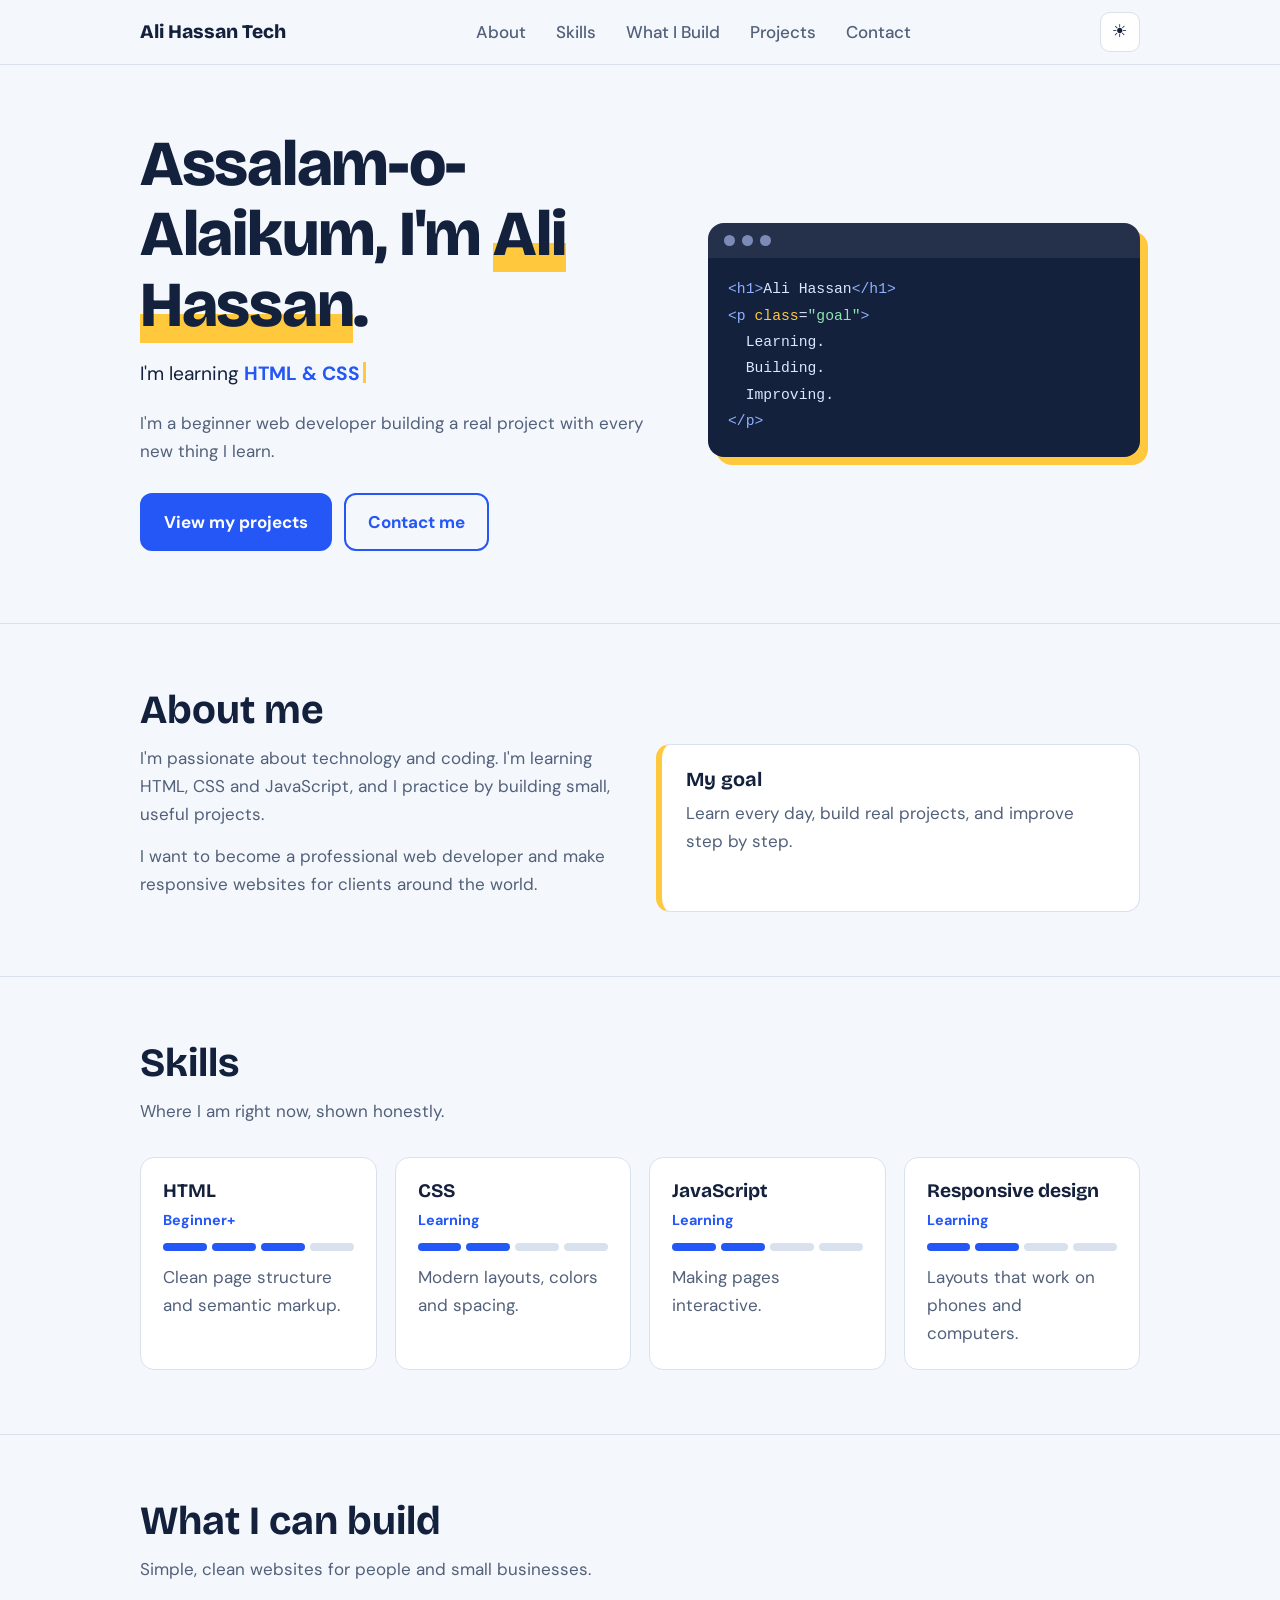
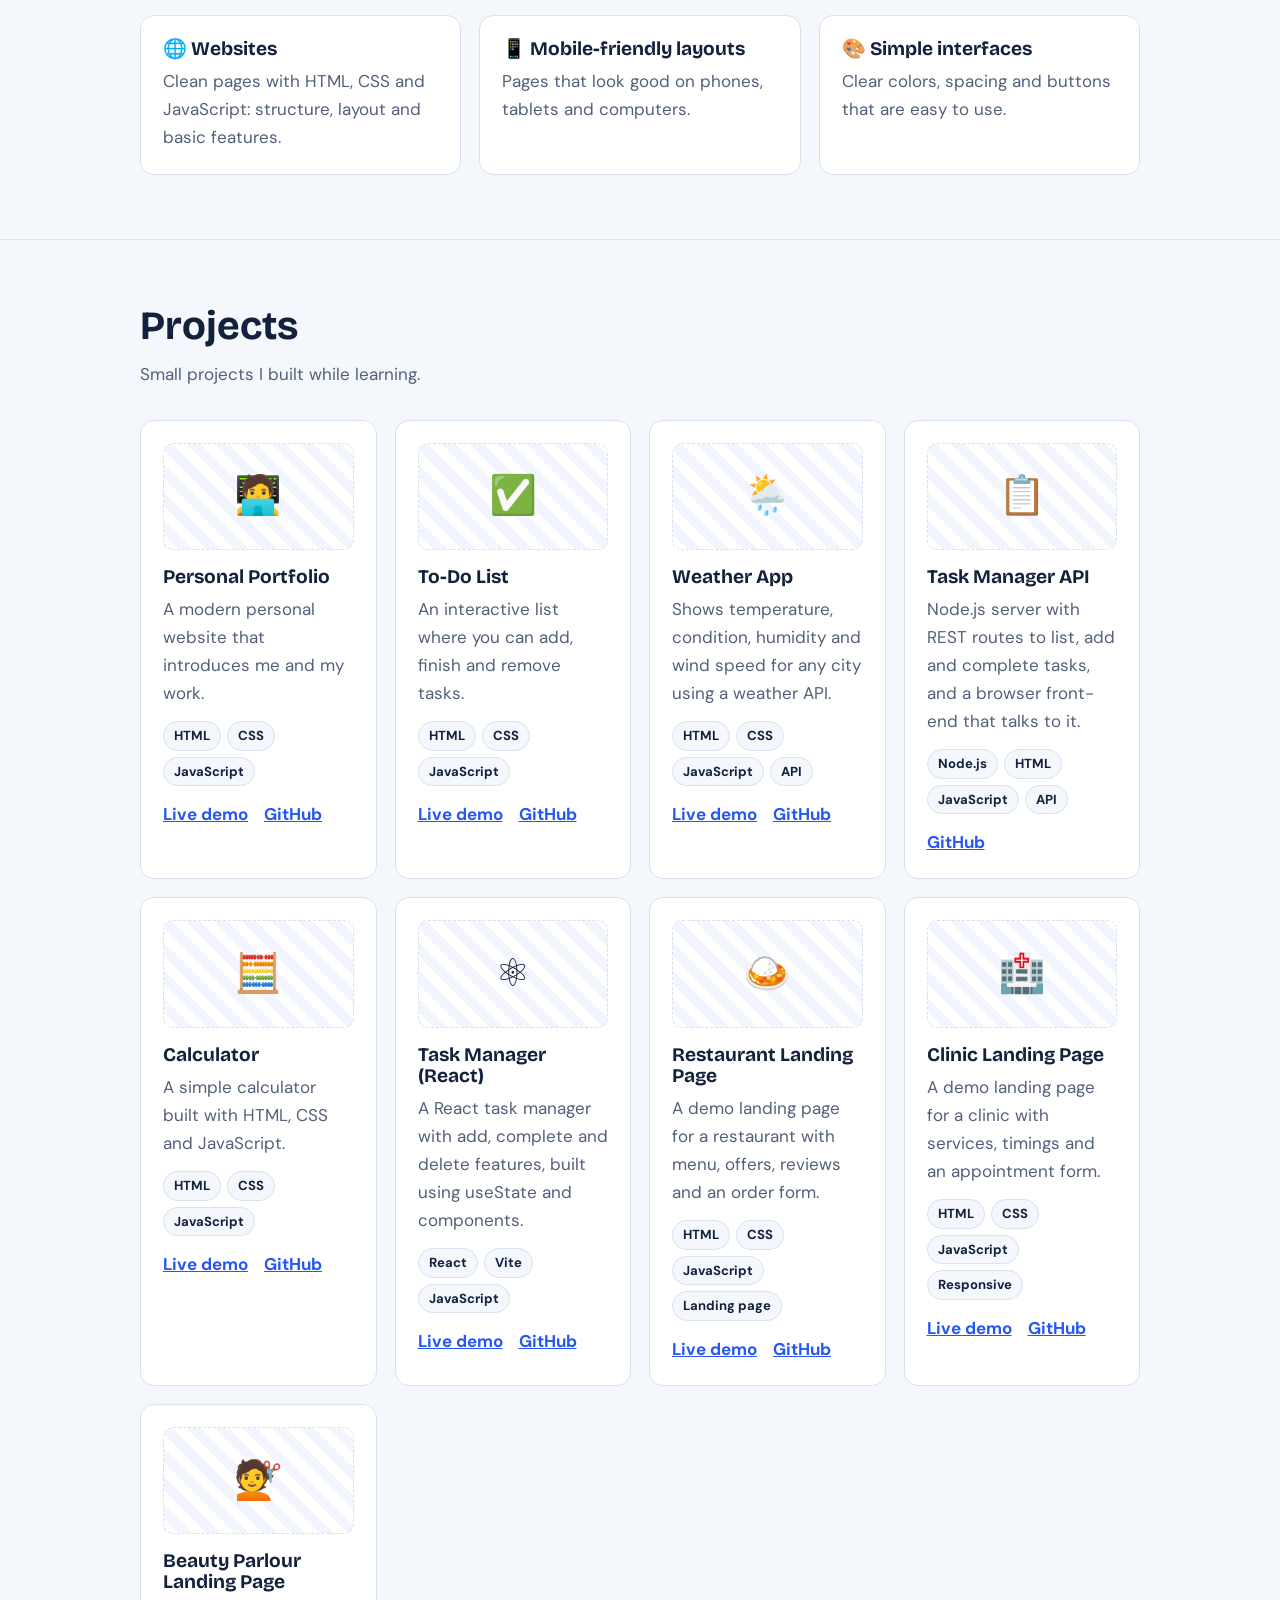
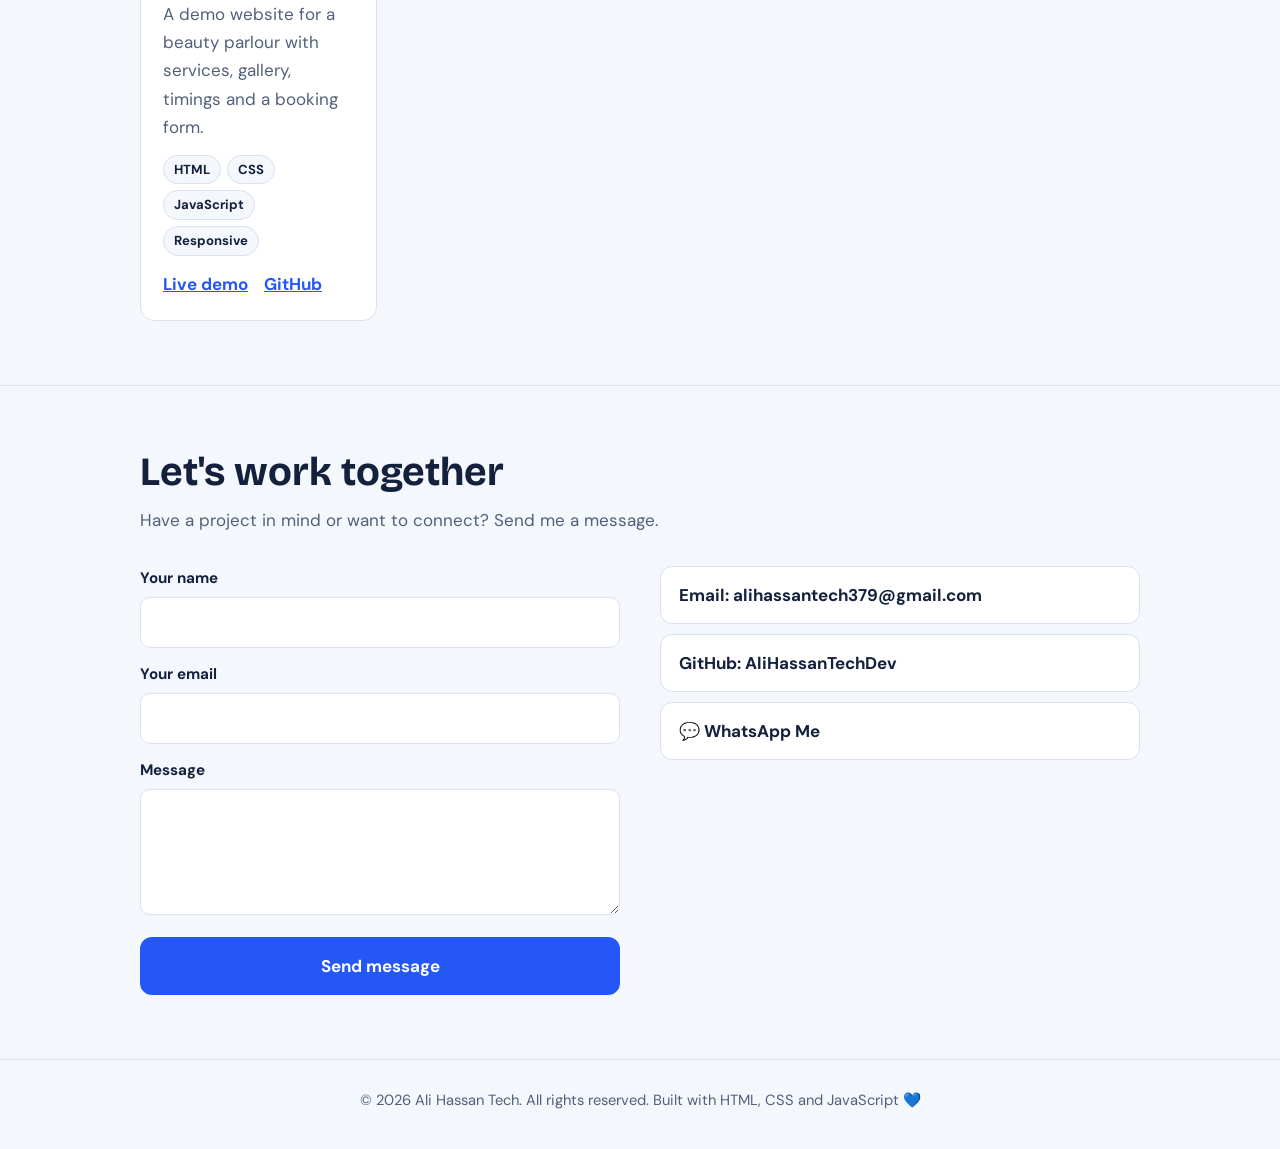
==== index.html @ 980a2f04 "Update index.html" ====
<!DOCTYPE html>
<html lang="en" data-theme="light">
<head>
  <meta charset="UTF-8">
  <meta name="viewport" content="width=device-width, initial-scale=1.0">
  <meta name="google-site-verification" content="fkMS2w0Q9aMJQd9gZnTklXgMXnlZef09tQnP1ck4gIs">

  <!-- Google Analytics -->
  <script async src="https://www.googletagmanager.com/gtag/js?id=G-DRD0WNYX33"></script>
  <script>
    window.dataLayer = window.dataLayer || [];
    function gtag(){dataLayer.push(arguments);}
    gtag('js', new Date());
    gtag('config', 'G-DRD0WNYX33');
  </script>

  <title>Ali Hassan Tech | Web Developer</title>
  <meta name="description" content="Ali Hassan Tech (alihassantechdev) is a beginner web developer building responsive websites with HTML, CSS and JavaScript. See projects and get in touch.">
  <link rel="canonical" href="https://alihassantechdev.github.io/">
  <meta name="robots" content="index, follow">
  <meta name="theme-color" content="#2457f5">

  <!-- Social share preview -->
  <meta property="og:type" content="website">
  <meta property="og:site_name" content="Ali Hassan Tech">
  <meta property="og:title" content="Ali Hassan Tech (alihassantechdev) | Web Developer">
  <meta property="og:description" content="Responsive websites with HTML, CSS and JavaScript. See my projects.">
  <meta property="og:url" content="https://alihassantechdev.github.io/">
  <meta name="twitter:card" content="summary">

  <!-- Structured data -->
  <script type="application/ld+json">
  {
    "@context": "https://schema.org",
    "@graph": [
      {
        "@type": "WebSite",
        "name": "Ali Hassan Tech",
        "alternateName": ["alihassantechdev", "Ali Hassan Tech Dev"],
        "url": "https://alihassantechdev.github.io/"
      },
      {
        "@type": "Person",
        "name": "Ali Hassan",
        "alternateName": ["Ali Hassan Tech", "alihassantechdev"],
        "url": "https://alihassantechdev.github.io/",
        "jobTitle": "Web Developer",
        "sameAs": ["https://github.com/AliHassanTechDev"]
      }
    ]
  }
  </script>
  <link rel="preconnect" href="https://fonts.googleapis.com">
  <link rel="preconnect" href="https://fonts.gstatic.com" crossorigin>
  <link href="https://fonts.googleapis.com/css2?family=Bricolage+Grotesque:wght@500;700;800&family=DM+Sans:wght@400;500;700&display=swap" rel="stylesheet">
  <style>
/* ===== Colors (light + dark) ===== */
:root{
  --bg:#f4f7fc; --surface:#ffffff; --ink:#14213d; --muted:#52607a; --line:#d9e1ef;
  --accent:#2457f5; --accent-ink:#ffffff; --hi:#ffc83d; --code:#14213d; --code-ink:#dbe6ff;
}
@media (prefers-color-scheme:dark){
  :root:not([data-theme="light"]){
    --bg:#0e1630; --surface:#17224a; --ink:#eef2ff; --muted:#a6b3d6; --line:#2a386b;
    --accent:#6c8cff; --accent-ink:#0e1630; --code:#0a1022;
  }
}
:root[data-theme="dark"]{
  --bg:#0e1630; --surface:#17224a; --ink:#eef2ff; --muted:#a6b3d6; --line:#2a386b;
  --accent:#6c8cff; --accent-ink:#0e1630; --code:#0a1022;
}

/* ===== Base ===== */
*,*::before,*::after{box-sizing:border-box}
html{scroll-behavior:smooth;scroll-padding-top:72px}
body{margin:0;background:var(--bg);color:var(--ink);font:400 17px/1.65 "DM Sans",system-ui,sans-serif}
h1,h2,h3{font-family:"Bricolage Grotesque",system-ui,sans-serif;line-height:1.1;margin:0}
a{color:inherit}
button{font:inherit;cursor:pointer}
:focus-visible{outline:3px solid var(--accent);outline-offset:3px;border-radius:6px}
.wrap{max-width:1040px;margin:0 auto;padding:0 20px}

/* ===== Header ===== */
header{position:sticky;top:0;z-index:10;background:var(--bg);border-bottom:1px solid var(--line)}
.bar{display:flex;align-items:center;justify-content:space-between;height:64px}
.logo{font-family:"Bricolage Grotesque",sans-serif;font-weight:800;font-size:1.2rem;text-decoration:none}
nav{display:flex;gap:6px;align-items:center}
nav a{text-decoration:none;padding:8px 12px;border-radius:8px;color:var(--muted);font-weight:500}
nav a:hover{color:var(--ink);background:var(--surface)}
.icon{background:var(--surface);border:1px solid var(--line);color:var(--ink);width:40px;height:40px;border-radius:10px;font-size:1.1rem}
#menu{display:none}
@media(max-width:720px){
  #menu{display:inline-block}
  nav{display:none;position:absolute;top:64px;left:0;right:0;background:var(--bg);flex-direction:column;align-items:stretch;padding:10px 20px 16px;border-bottom:1px solid var(--line)}
  nav.open{display:flex}
}

/* ===== Hero ===== */
.hero{display:grid;grid-template-columns:1.1fr .9fr;gap:40px;align-items:center;padding:64px 20px 72px}
@media(max-width:820px){.hero{grid-template-columns:1fr;padding:40px 20px 48px}}
.hero h1{font-size:clamp(2.3rem,6vw,4rem);font-weight:800;letter-spacing:-.02em}
.hero h1 mark{background:linear-gradient(transparent 62%,var(--hi) 62%);color:inherit}
.hero p{color:var(--muted);max-width:46ch;margin:18px 0 0}
.hero .typing{font-size:1.2rem;color:var(--ink);min-height:1.7em}
.hero .typing strong{color:var(--accent)}
.hero .btns{margin-top:28px}
.btns{display:flex;gap:12px;flex-wrap:wrap}
.btn{display:inline-block;text-decoration:none;font-weight:700;padding:13px 22px;border-radius:12px;border:2px solid var(--accent);background:transparent;color:var(--accent);transition:transform .15s}
.btn.main{background:var(--accent);color:var(--accent-ink)}
.btn:hover{transform:translateY(-2px)}
.cursor{display:inline-block;width:3px;height:1.1em;background:var(--hi);margin-left:3px;vertical-align:-3px;animation:blink 1s steps(2) infinite}
@keyframes blink{50%{opacity:0}}

/* ===== Code card ===== */
.editor{background:var(--code);color:var(--code-ink);border-radius:16px;overflow:hidden;box-shadow:8px 8px 0 var(--hi)}
.editor .top{display:flex;gap:7px;padding:12px 16px;background:rgba(255,255,255,.07)}
.editor .top i{width:11px;height:11px;border-radius:50%;background:#7b8bb5;display:block}
.editor pre{margin:0;padding:18px 20px 22px;font:500 .92rem/1.8 ui-monospace,Menlo,Consolas,monospace;white-space:pre-wrap}
.k{color:#ffc83d}.s{color:#8fe3b0}.t{color:#8fb0ff}

/* ===== Sections ===== */
section{padding:64px 0;border-top:1px solid var(--line)}
section h2{font-size:clamp(1.8rem,4vw,2.5rem);margin-bottom:12px}
.lead{color:var(--muted);max-width:62ch;margin:0 0 32px}
.grid{display:grid;gap:18px;grid-template-columns:repeat(auto-fit,minmax(230px,1fr))}
.card{background:var(--surface);border:1px solid var(--line);border-radius:14px;padding:22px}
.card h3{font-size:1.2rem;margin-bottom:8px}
.card p{margin:0;color:var(--muted)}

/* About */
.about{display:grid;grid-template-columns:1fr 1fr;gap:32px}
@media(max-width:820px){.about{grid-template-columns:1fr}}
.about p{margin:0 0 14px;color:var(--muted)}
.goal{background:var(--surface);border:1px solid var(--line);border-left:6px solid var(--hi);border-radius:14px;padding:24px}
.goal h3{margin-bottom:8px}
.goal p{margin:0}

/* Skills */
.lv{font-weight:700;font-size:.9rem;color:var(--accent)}
.level{display:flex;gap:5px;margin:10px 0 12px}
.level span{width:100%;height:8px;border-radius:4px;background:var(--line)}
.level span.on{background:var(--accent)}

/* Projects */
.shot{aspect-ratio:16/9;border-radius:10px;margin-bottom:16px;display:grid;place-items:center;font-size:2.4rem;border:1px dashed var(--line);background:repeating-linear-gradient(45deg,transparent 0 10px,rgba(36,87,245,.06) 10px 20px)}
.tags{display:flex;flex-wrap:wrap;gap:6px;margin:14px 0}
.tags span{font-size:.82rem;font-weight:700;padding:3px 10px;border-radius:99px;background:var(--bg);border:1px solid var(--line)}
.links{display:flex;gap:16px;font-weight:700}
.links a{color:var(--accent)}

/* Contact */
.contact{display:grid;grid-template-columns:1fr 1fr;gap:40px}
@media(max-width:820px){.contact{grid-template-columns:1fr}}
form{display:grid;gap:14px;max-width:520px}
label{font-weight:700;font-size:.95rem}
input,textarea{width:100%;font:inherit;padding:12px 14px;border-radius:10px;border:1px solid var(--line);background:var(--surface);color:var(--ink);margin-top:6px}
.ways a{display:block;padding:14px 18px;margin-bottom:10px;background:var(--surface);border:1px solid var(--line);border-radius:12px;text-decoration:none;font-weight:700;overflow-wrap:anywhere}
.ways a:hover{border-color:var(--accent)}
#note{min-height:1.4em;font-weight:700;color:var(--accent)}

/* Footer */
footer{padding:28px 0 36px;border-top:1px solid var(--line);color:var(--muted);font-size:.92rem;text-align:center}

@media(prefers-reduced-motion:reduce){
  *{animation:none!important;transition:none!important;scroll-behavior:auto!important}
}

</style>
</head>
<body>

  <!-- NAVBAR -->
  <header>
    <div class="wrap bar">
      <a class="logo" href="#top">Ali Hassan Tech</a>
      <nav id="nav" aria-label="Main">
        <a href="#about">About</a>
        <a href="#skills">Skills</a>
        <a href="#build">What I Build</a>
        <a href="#projects">Projects</a>
        <a href="#contact">Contact</a>
      </nav>
      <div>
        <button class="icon" id="theme" aria-label="Switch light or dark theme">☀️</button>
        <button class="icon" id="menu" aria-label="Open menu" aria-expanded="false">☰</button>
      </div>
    </div>
  </header>

  <main id="top">

    <!-- HERO -->
    <div class="wrap hero">
      <div>
        <h1>Assalam-o-Alaikum, I'm <mark>Ali Hassan</mark>.</h1>
        <p class="typing">I'm learning <strong id="typing-text">HTML, CSS and JavaScript</strong><span class="cursor"></span></p>
        <p>I'm a beginner web developer building a real project with every new thing I learn.</p>
        <div class="btns">
          <a class="btn main" href="#projects">View my projects</a>
          <a class="btn alt" href="#contact">Contact me</a>
        </div>
      </div>
      <div class="editor" aria-hidden="true">
        <div class="top"><i></i><i></i><i></i></div>
<pre><span class="t">&lt;h1&gt;</span>Ali Hassan<span class="t">&lt;/h1&gt;</span>
<span class="t">&lt;p</span> <span class="k">class</span>=<span class="s">"goal"</span><span class="t">&gt;</span>
  Learning.
  Building.
  Improving.
<span class="t">&lt;/p&gt;</span></pre>
      </div>
    </div>

    <!-- ABOUT -->
    <section id="about"><div class="wrap">
      <h2>About me</h2>
      <div class="about">
        <div>
          <p>I'm passionate about technology and coding. I'm learning HTML, CSS and JavaScript, and I practice by building small, useful projects.</p>
          <p>I want to become a professional web developer and make responsive websites for clients around the world.</p>
        </div>
        <div class="goal">
          <h3>My goal</h3>
          <p>Learn every day, build real projects, and improve step by step.</p>
        </div>
      </div>
    </div></section>

    <!-- SKILLS -->
    <section id="skills"><div class="wrap">
      <h2>Skills</h2>
      <p class="lead">Where I am right now, shown honestly.</p>
      <div class="grid">
        <div class="card"><h3>HTML</h3><div class="lv">Beginner+</div><div class="level"><span class="on"></span><span class="on"></span><span class="on"></span><span></span></div><p>Clean page structure and semantic markup.</p></div>
        <div class="card"><h3>CSS</h3><div class="lv">Learning</div><div class="level"><span class="on"></span><span class="on"></span><span></span><span></span></div><p>Modern layouts, colors and spacing.</p></div>
        <div class="card"><h3>JavaScript</h3><div class="lv">Learning</div><div class="level"><span class="on"></span><span class="on"></span><span></span><span></span></div><p>Making pages interactive.</p></div>
        <div class="card"><h3>Responsive design</h3><div class="lv">Learning</div><div class="level"><span class="on"></span><span class="on"></span><span></span><span></span></div><p>Layouts that work on phones and computers.</p></div>
      </div>
    </div></section>

    <!-- WHAT I BUILD -->
    <section id="build"><div class="wrap">
      <h2>What I can build</h2>
      <p class="lead">Simple, clean websites for people and small businesses.</p>
      <div class="grid">
        <div class="card"><h3>🌐 Websites</h3><p>Clean pages with HTML, CSS and JavaScript: structure, layout and basic features.</p></div>
        <div class="card"><h3>📱 Mobile-friendly layouts</h3><p>Pages that look good on phones, tablets and computers.</p></div>
        <div class="card"><h3>🎨 Simple interfaces</h3><p>Clear colors, spacing and buttons that are easy to use.</p></div>
      </div>
    </div></section>

    <!-- PROJECTS -->
    <section id="projects"><div class="wrap">
      <h2>Projects</h2>
      <p class="lead">Small projects I built while learning.</p>
      <div class="grid">
        <article class="card">
          <div class="shot" role="img" aria-label="Portfolio project">🧑‍💻</div>
          <h3>Personal Portfolio</h3>
          <p>A modern personal website that introduces me and my work.</p>
          <div class="tags"><span>HTML</span><span>CSS</span><span>JavaScript</span></div>
          <div class="links">
            <a href="https://alihassantechdev.github.io" target="_blank" rel="noopener">Live demo</a>
            <a href="https://github.com/AliHassanTechDev/AliHassanTechDev.github.io" target="_blank" rel="noopener">GitHub</a>
          </div>
        </article>
        <article class="card">
          <div class="shot" role="img" aria-label="To-Do List project">✅</div>
          <h3>To-Do List</h3>
          <p>An interactive list where you can add, finish and remove tasks.</p>
          <div class="tags"><span>HTML</span><span>CSS</span><span>JavaScript</span></div>
          <div class="links">
            <a href="Todo.html">Live demo</a>
            <a href="https://github.com/AliHassanTechDev/AliHassanTechDev.github.io/blob/main/Todo.html" target="_blank" rel="noopener">GitHub</a>
          </div>
        </article>
        <article class="card">
          <div class="shot" role="img" aria-label="Weather App project">🌦️</div>
          <h3>Weather App</h3>
          <p>Shows temperature, condition, humidity and wind speed for any city using a weather API.</p>
          <div class="tags"><span>HTML</span><span>CSS</span><span>JavaScript</span><span>API</span></div>
          <div class="links">
            <a href="Weather.html">Live demo</a>
            <a href="https://github.com/AliHassanTechDev/AliHassanTechDev.github.io/blob/main/Weather.html" target="_blank" rel="noopener">GitHub</a>
          </div>
        </article>
        <article class="card">
          <div class="shot" role="img" aria-label="Task Manager API project">📋</div>
          <h3>Task Manager API</h3>
          <p>Node.js server with REST routes to list, add and complete tasks, and a browser front-end that talks to it.</p>
          <div class="tags"><span>Node.js</span><span>HTML</span><span>JavaScript</span><span>API</span></div>
          <div class="links">
            <a href="https://github.com/AliHassanTechDev/task-manager" target="_blank" rel="noopener">GitHub</a>
          </div>
        </article>
        <article class="card">
          <div class="shot" role="img" aria-label="Calculator project">🧮</div>
          <h3>Calculator</h3>
          <p>A simple calculator built with HTML, CSS and JavaScript.</p>
          <div class="tags"><span>HTML</span><span>CSS</span><span>JavaScript</span></div>
          <div class="links">
            <a href="calculator.html" target="_blank" rel="noopener">Live demo</a>
            <a href="https://github.com/AliHassanTechDev/AliHassanTechDev.github.io/blob/main/calculator.html" target="_blank" rel="noopener">GitHub</a>
          </div>
        </article>
        <article class="card">
          <div class="shot" role="img" aria-label="Task Manager React project">⚛️</div>
          <h3>Task Manager (React)</h3>
          <p>A React task manager with add, complete and delete features, built using useState and components.</p>
          <div class="tags"><span>React</span><span>Vite</span><span>JavaScript</span></div>
          <div class="links">
            <a href="https://task-app-react-pi.vercel.app" target="_blank" rel="noopener">Live demo</a>
            <a href="https://github.com/AliHassanTechDev/task-app-react" target="_blank" rel="noopener">GitHub</a>
          </div>
        </article>
        <article class="card">
          <div class="shot" role="img" aria-label="Restaurant landing page demo">🍛</div>
          <h3>Restaurant Landing Page</h3>
          <p>A demo landing page for a restaurant with menu, offers, reviews and an order form.</p>
          <div class="tags"><span>HTML</span><span>CSS</span><span>JavaScript</span><span>Landing page</span></div>
          <div class="links">
            <a href="https://alihassantechdev.github.io/restaurant-landing-demo/" target="_blank" rel="noopener">Live demo</a>
            <a href="https://github.com/AliHassanTechDev/restaurant-landing-demo" target="_blank" rel="noopener">GitHub</a>
          </div>
        </article>
        <article class="card">
          <div class="shot" role="img" aria-label="Clinic landing page demo">🏥</div>
          <h3>Clinic Landing Page</h3>
          <p>A demo landing page for a clinic with services, timings and an appointment form.</p>
          <div class="tags"><span>HTML</span><span>CSS</span><span>JavaScript</span><span>Responsive</span></div>
          <div class="links">
            <a href="https://alihassantechdev.github.io/clinic-demo/" target="_blank" rel="noopener">Live demo</a>
            <a href="https://github.com/AliHassanTechDev/clinic-demo" target="_blank" rel="noopener">GitHub</a>
          </div>
        </article>
        <article class="card">
  <div class="shot" role="img" aria-label="Beauty parlour demo">💇</div>
  <h3>Beauty Parlour Landing Page</h3>
  <p>A demo website for a beauty parlour with services, gallery, timings and a booking form.</p>
  <div class="tags"><span>HTML</span><span>CSS</span><span>JavaScript</span><span>Responsive</span></div>
  <div class="links">
    <a href="https://alihassantechdev.github.io/beauty-demo/" target="_blank" rel="noopener">Live demo</a>
    <a href="https://github.com/AliHassanTechDev/beauty-demo" target="_blank" rel="noopener">GitHub</a>
  </div>
</article>
      </div>
    </div></section>

    <!-- CONTACT -->
    <section id="contact"><div class="wrap">
      <h2>Let's work together</h2>
      <p class="lead">Have a project in mind or want to connect? Send me a message.</p>
      <div class="contact">
        <form id="form" action="https://formspree.io/f/mbgjvyla" method="POST">
          <label>Your name<input name="name" required autocomplete="name"></label>
          <label>Your email<input type="email" name="email" required autocomplete="email"></label>
          <label>Message<textarea name="message" rows="4" required></textarea></label>
          <button class="btn main" type="submit">Send message</button>
        </form>
        <div class="ways">
          <a href="mailto:alihassantech379@gmail.com">Email: alihassantech379@gmail.com</a>
          <a href="https://github.com/AliHassanTechDev" target="_blank" rel="noopener">GitHub: AliHassanTechDev</a>
          <a href="https://wa.me/923146699063" target="_blank" rel="noopener">💬 WhatsApp Me</a>
        </div>
      </div>
    </div></section>

  </main>

  <footer>
    <div class="wrap">
      © 2026 Ali Hassan Tech. All rights reserved. Built with HTML, CSS and JavaScript 💙
    </div>
  </footer>

  <script>
// ===== Theme (light/dark, remembers your choice) =====
var root = document.documentElement;
var themeBtn = document.getElementById("theme");

function currentTheme() {
  return root.getAttribute("data-theme") || "light";
}

function applyTheme(theme) {
  root.setAttribute("data-theme", theme);
  themeBtn.textContent = theme === "dark" ? "🌙" : "☀️";
}

var startTheme = null;
try { startTheme = localStorage.getItem("theme"); } catch (e) {}
if (!startTheme) {
  startTheme = "light";
}
applyTheme(startTheme);

themeBtn.addEventListener("click", function () {
  var next = currentTheme() === "dark" ? "light" : "dark";
  applyTheme(next);
  try { localStorage.setItem("theme", next); } catch (e) {}
});

// ===== Mobile menu =====
var nav = document.getElementById("nav");
var menuBtn = document.getElementById("menu");

menuBtn.addEventListener("click", function () {
  var open = nav.classList.toggle("open");
  menuBtn.setAttribute("aria-expanded", open);
});

nav.addEventListener("click", function (e) {
  if (e.target.tagName === "A") {
    nav.classList.remove("open");
    menuBtn.setAttribute("aria-expanded", "false");
  }
});

// ===== Typing text in hero =====
var words = ["HTML & CSS", "JavaScript", "responsive websites", "web development"];
var typingEl = document.getElementById("typing-text");
var reduceMotion = window.matchMedia("(prefers-reduced-motion: reduce)").matches;
var w = 0, c = 0, deleting = false;

function type() {
  var word = words[w];
  typingEl.textContent = word.slice(0, c);
  var delay = deleting ? 45 : 90;

  if (!deleting && c === word.length) {
    deleting = true;
    delay = 1400;
  } else if (deleting && c === 0) {
    deleting = false;
    w = (w + 1) % words.length;
    delay = 400;
  } else {
    c += deleting ? -1 : 1;
  }
  setTimeout(type, delay);
}

if (typingEl && !reduceMotion) {
  type();
}

// Contact form: sent by Formspree (action in index.html), so no JS needed.

</script>
</body>
</html>
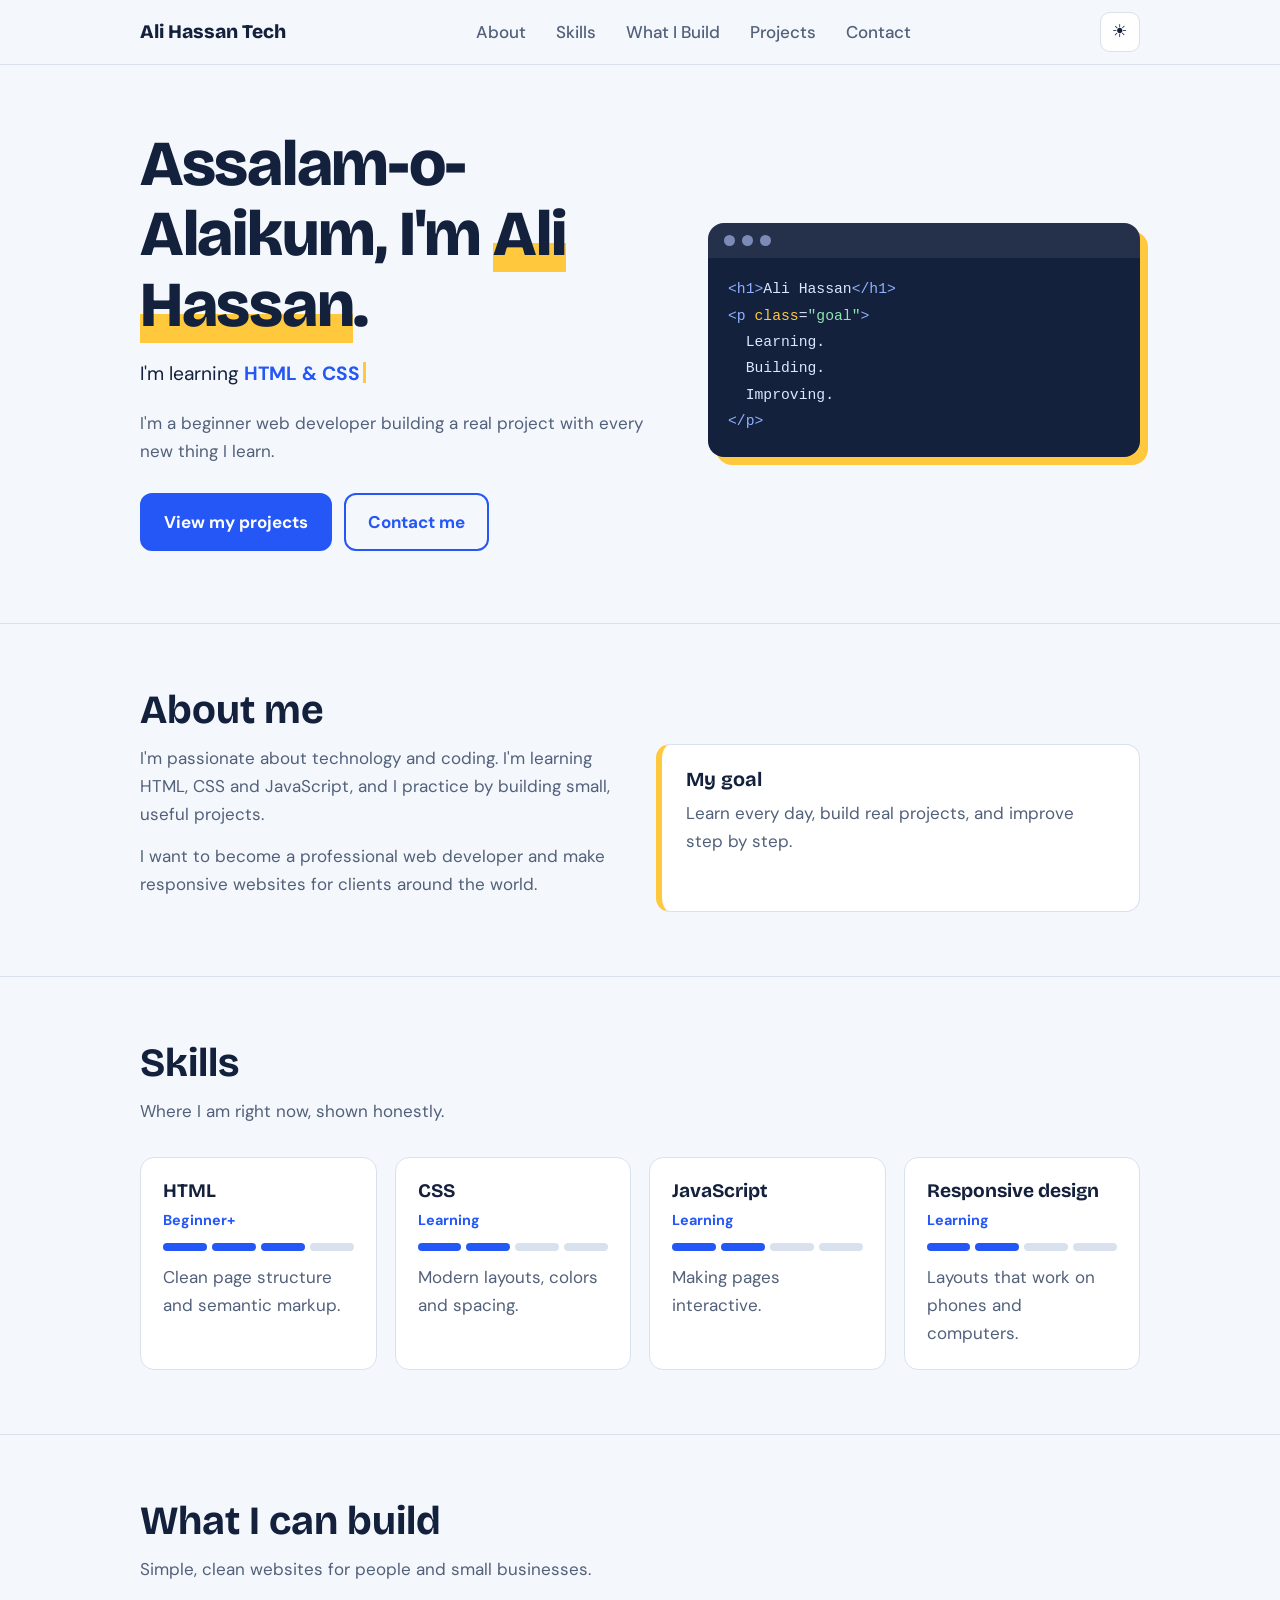
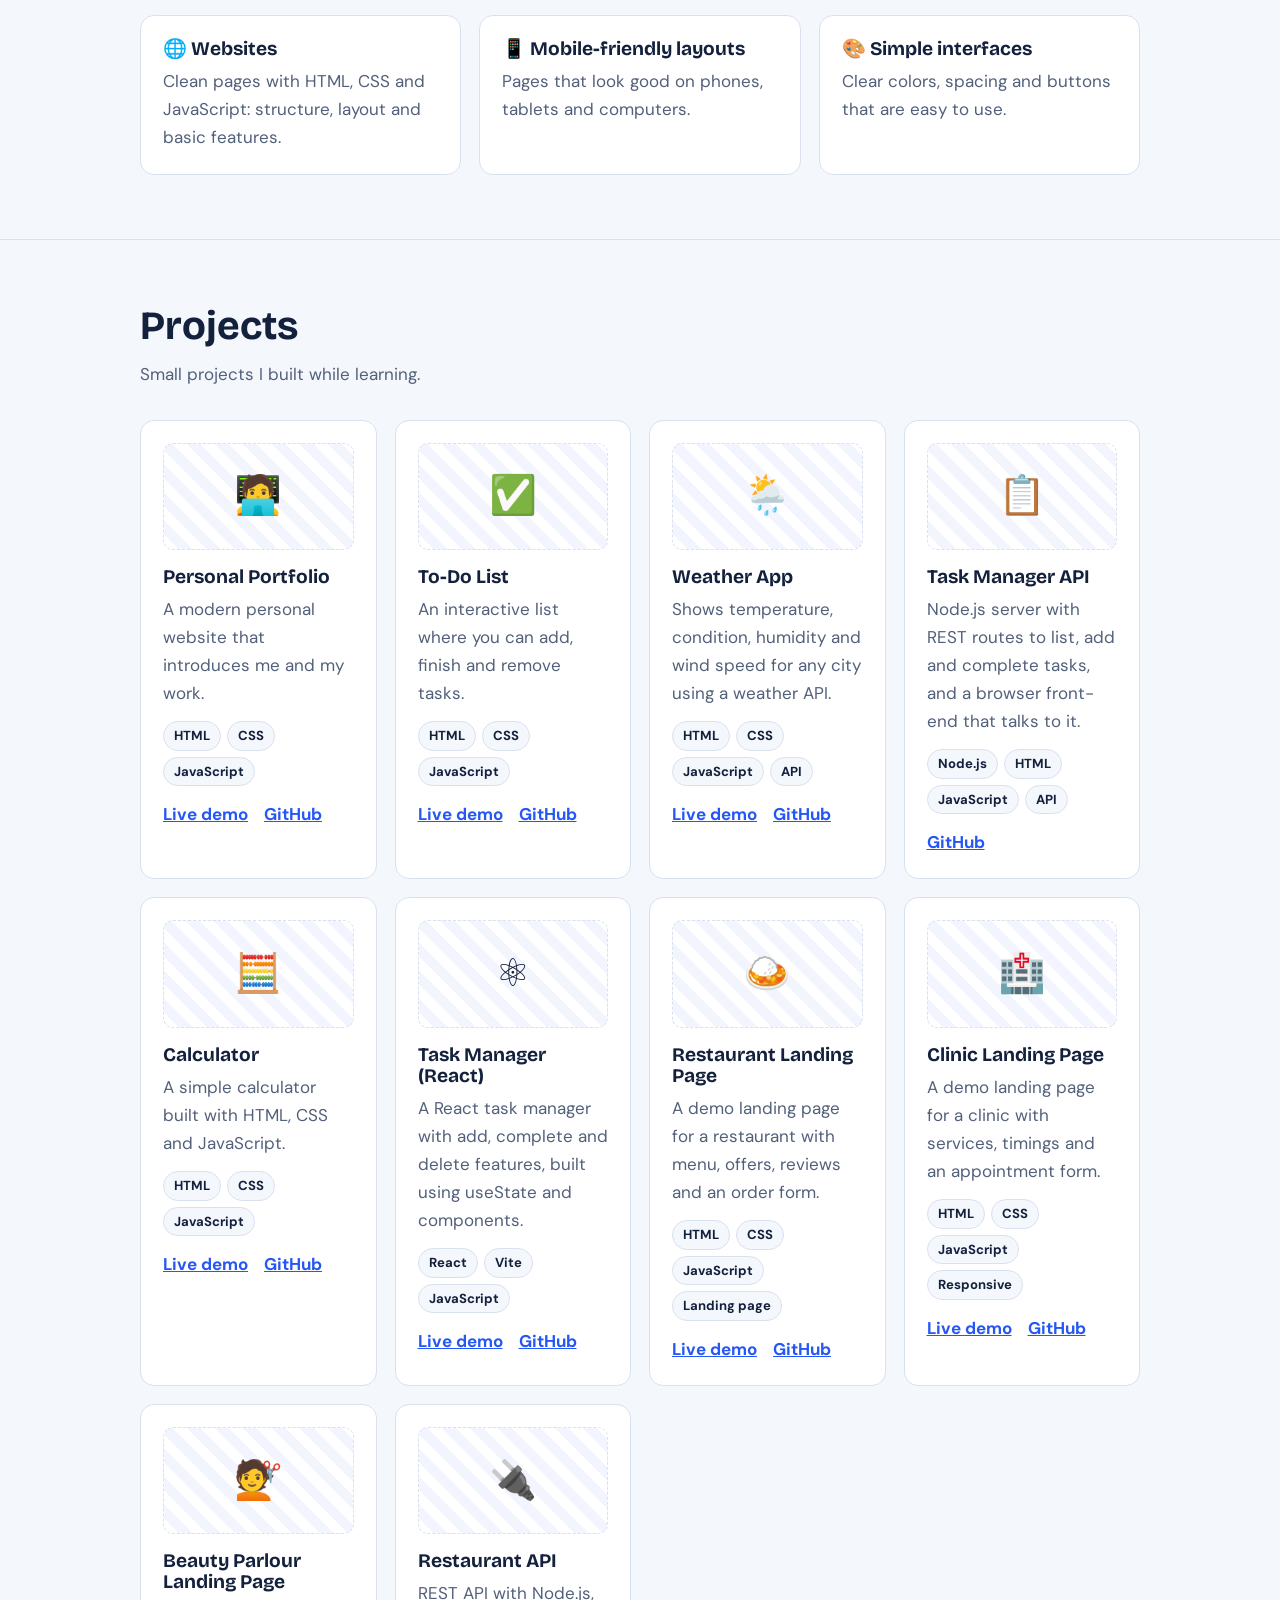
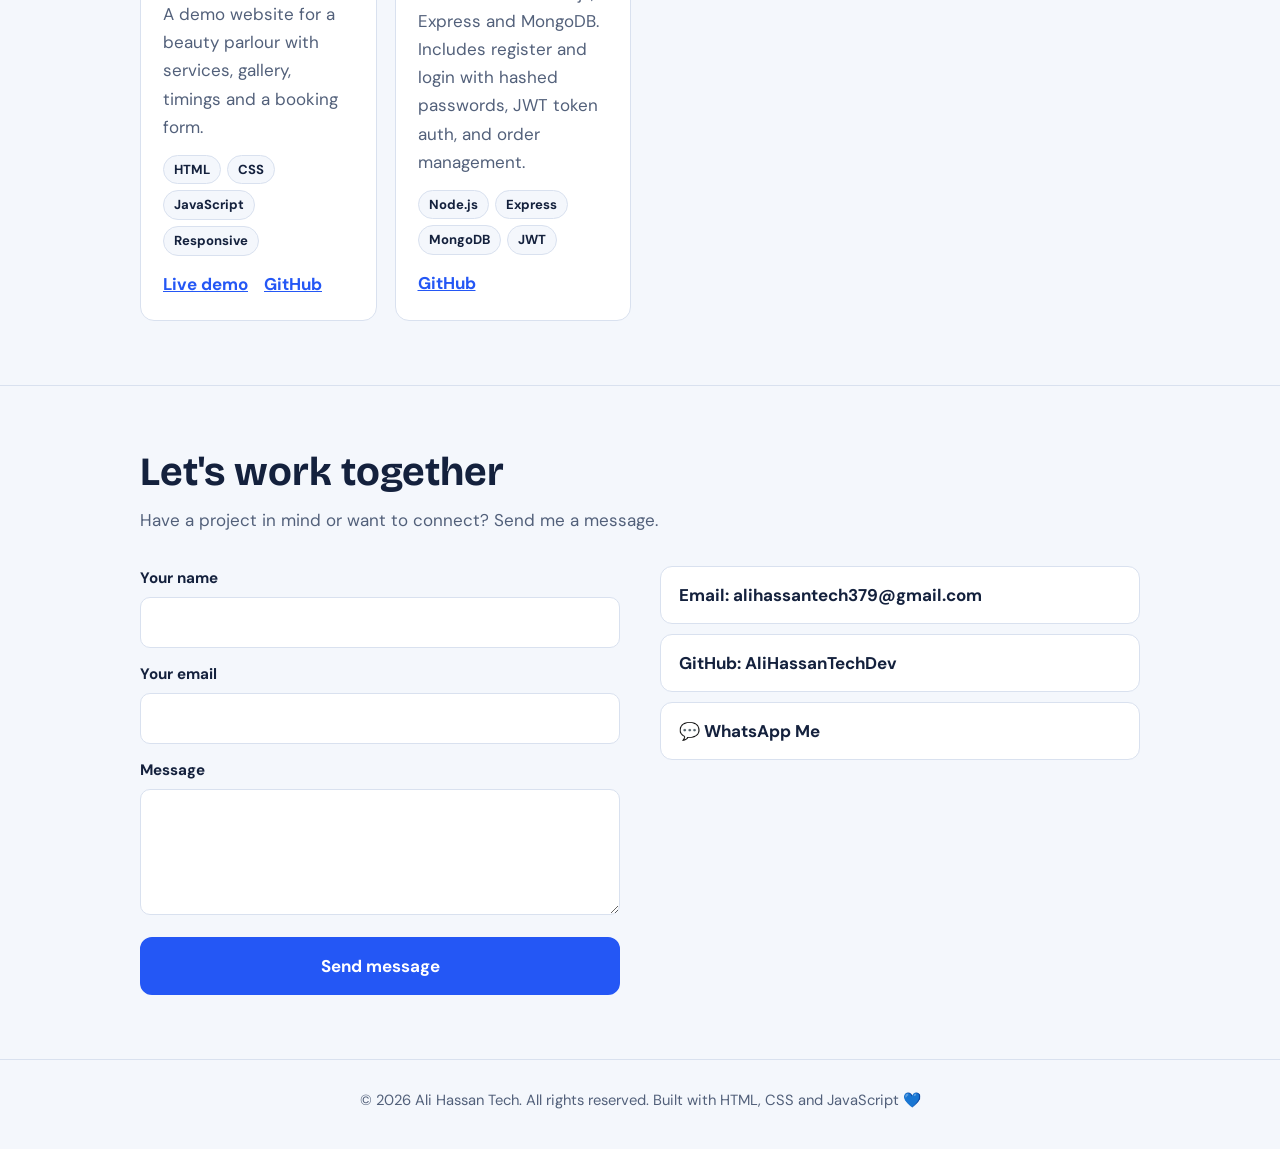
==== commit 93c1f3f3: "Update index.html" ====
--- a/index.html
+++ b/index.html
@@ -343,6 +343,15 @@
     <a href="https://github.com/AliHassanTechDev/beauty-demo" target="_blank" rel="noopener">GitHub</a>
   </div>
 </article>
+        <article class="card">
+  <div class="shot" role="img" aria-label="Restaurant API project">🔌</div>
+  <h3>Restaurant API</h3>
+  <p>REST API with Node.js, Express and MongoDB. Includes register and login with hashed passwords, JWT token auth, and order management.</p>
+  <div class="tags"><span>Node.js</span><span>Express</span><span>MongoDB</span><span>JWT</span></div>
+  <div class="links">
+    <a href="https://github.com/AliHassanTechDev/restaurant-api" target="_blank" rel="noopener">GitHub</a>
+  </div>
+</article>
       </div>
     </div></section>
 
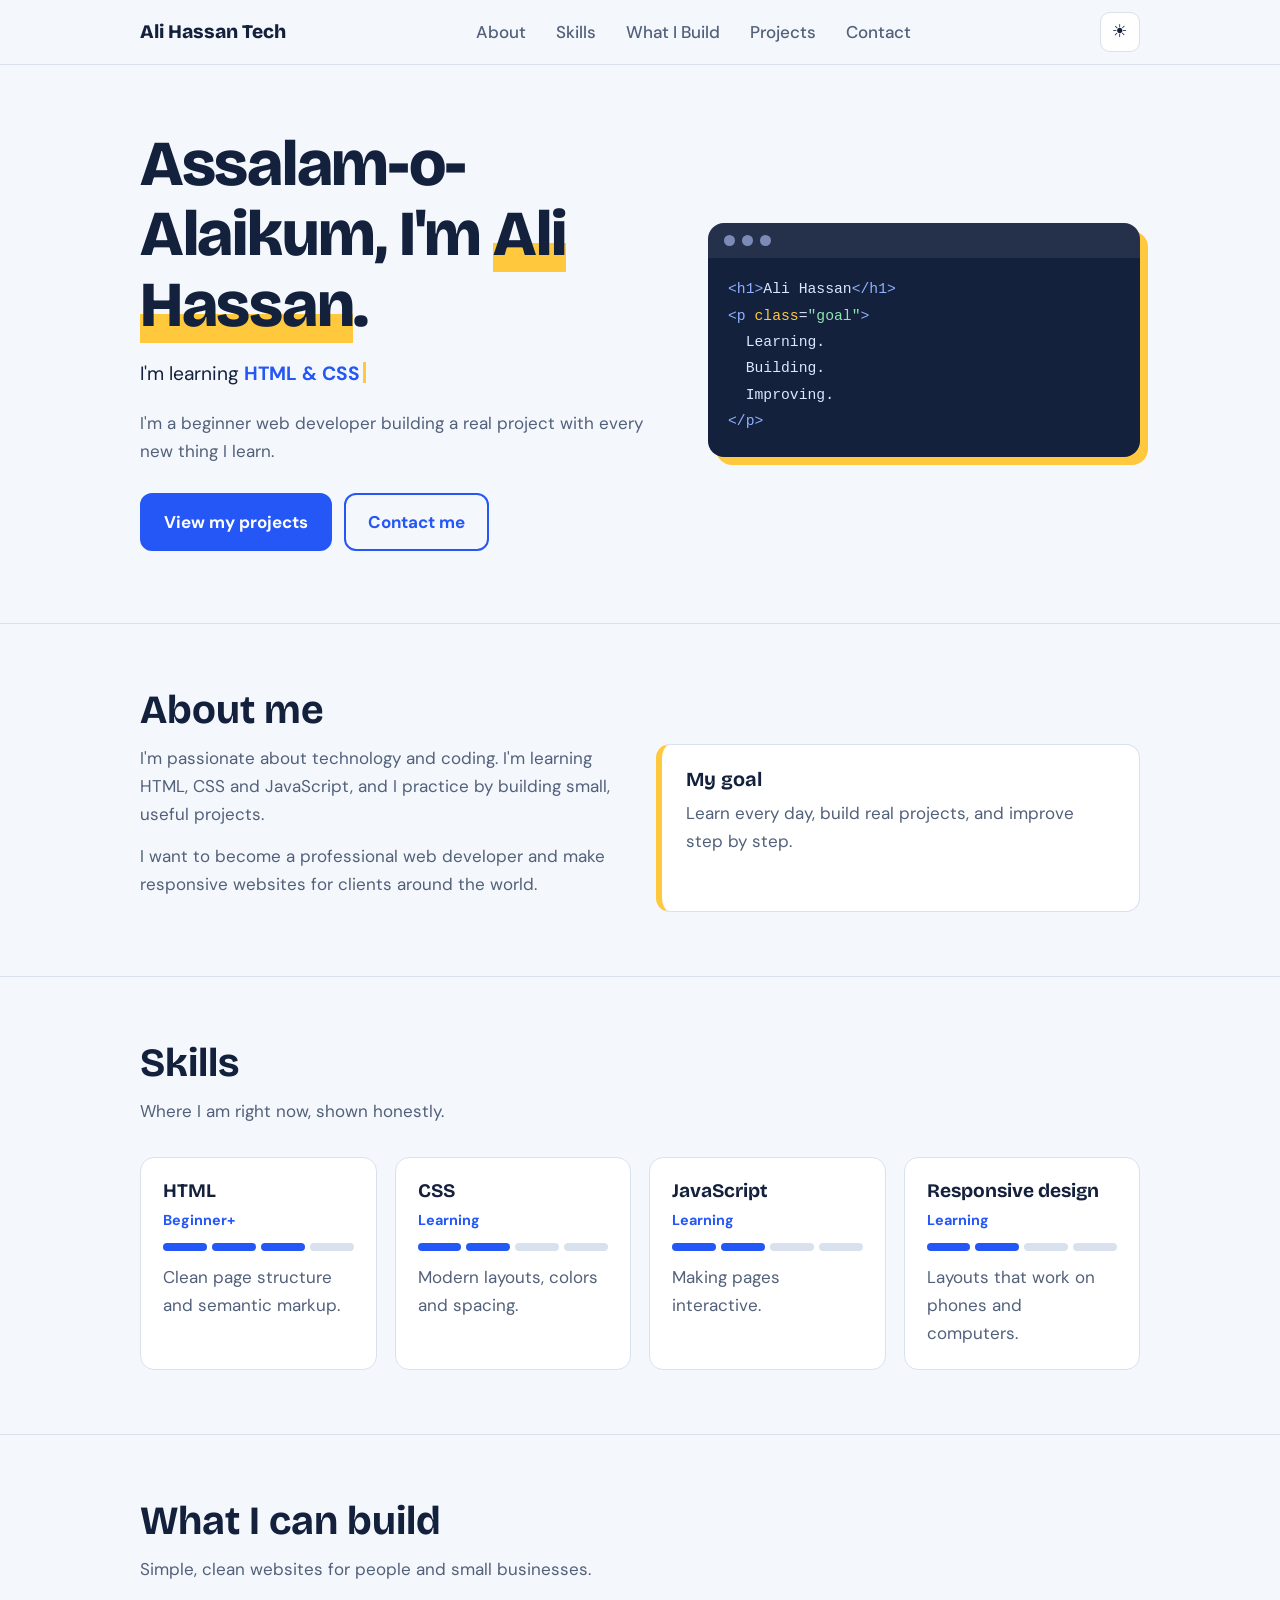
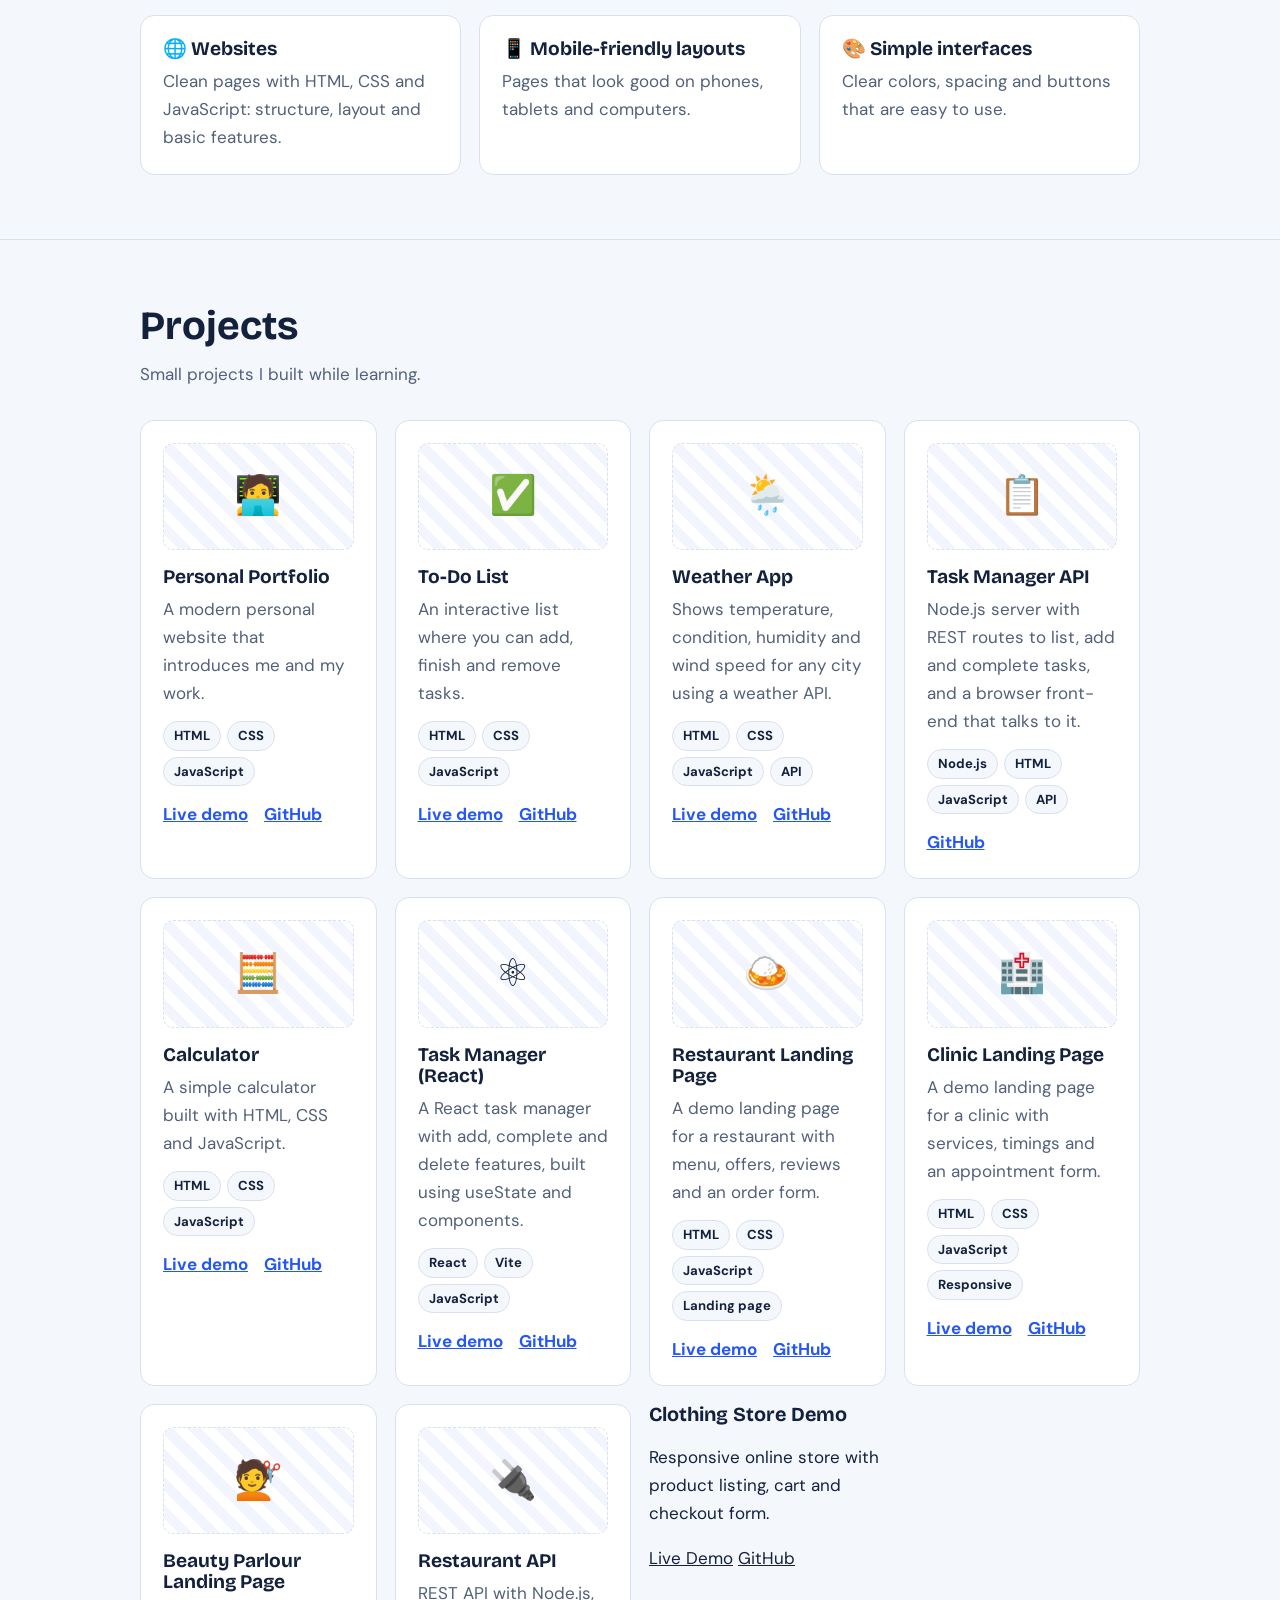
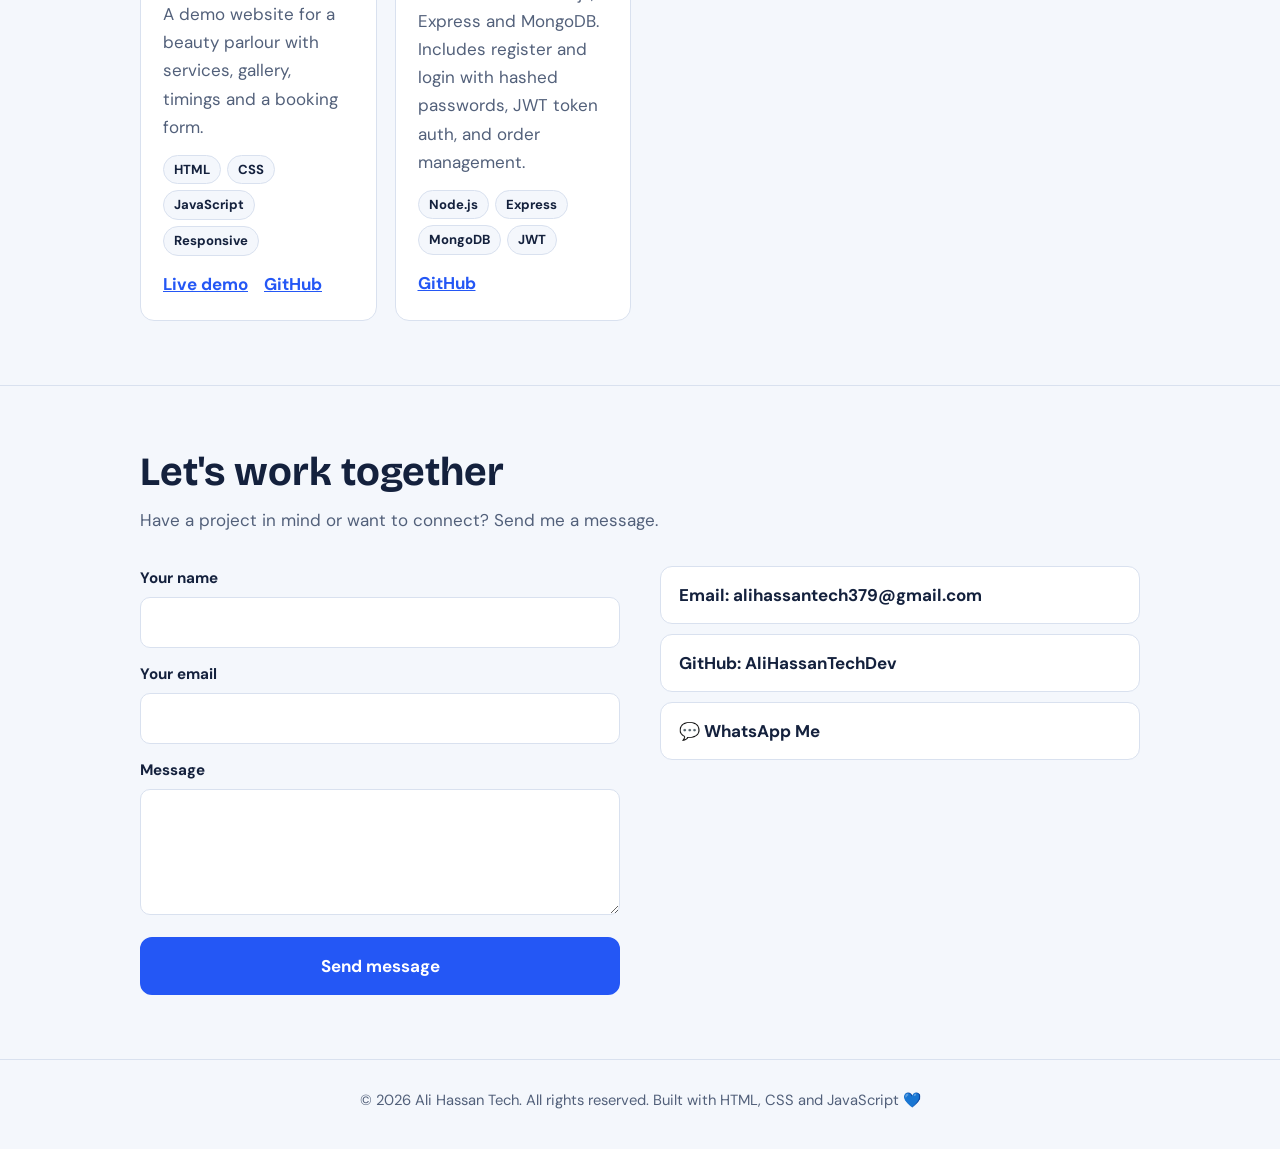
==== commit 4c505e62: "Add Clothing Store Demo project card to index.html Added project card for Clothing Store Demo with l" ====
--- a/index.html
+++ b/index.html
@@ -352,6 +352,12 @@
     <a href="https://github.com/AliHassanTechDev/restaurant-api" target="_blank" rel="noopener">GitHub</a>
   </div>
 </article>
+        <div class="project-card">
+  <h3>Clothing Store Demo</h3>
+  <p>Responsive online store with product listing, cart and checkout form.</p>
+  <a href="https://alihassantechdev.github.io/clothing-store-demo/" target="_blank">Live Demo</a>
+  <a href="https://github.com/AliHassanTechDev/clothing-store-demo" target="_blank">GitHub</a>
+</div>
       </div>
     </div></section>
 
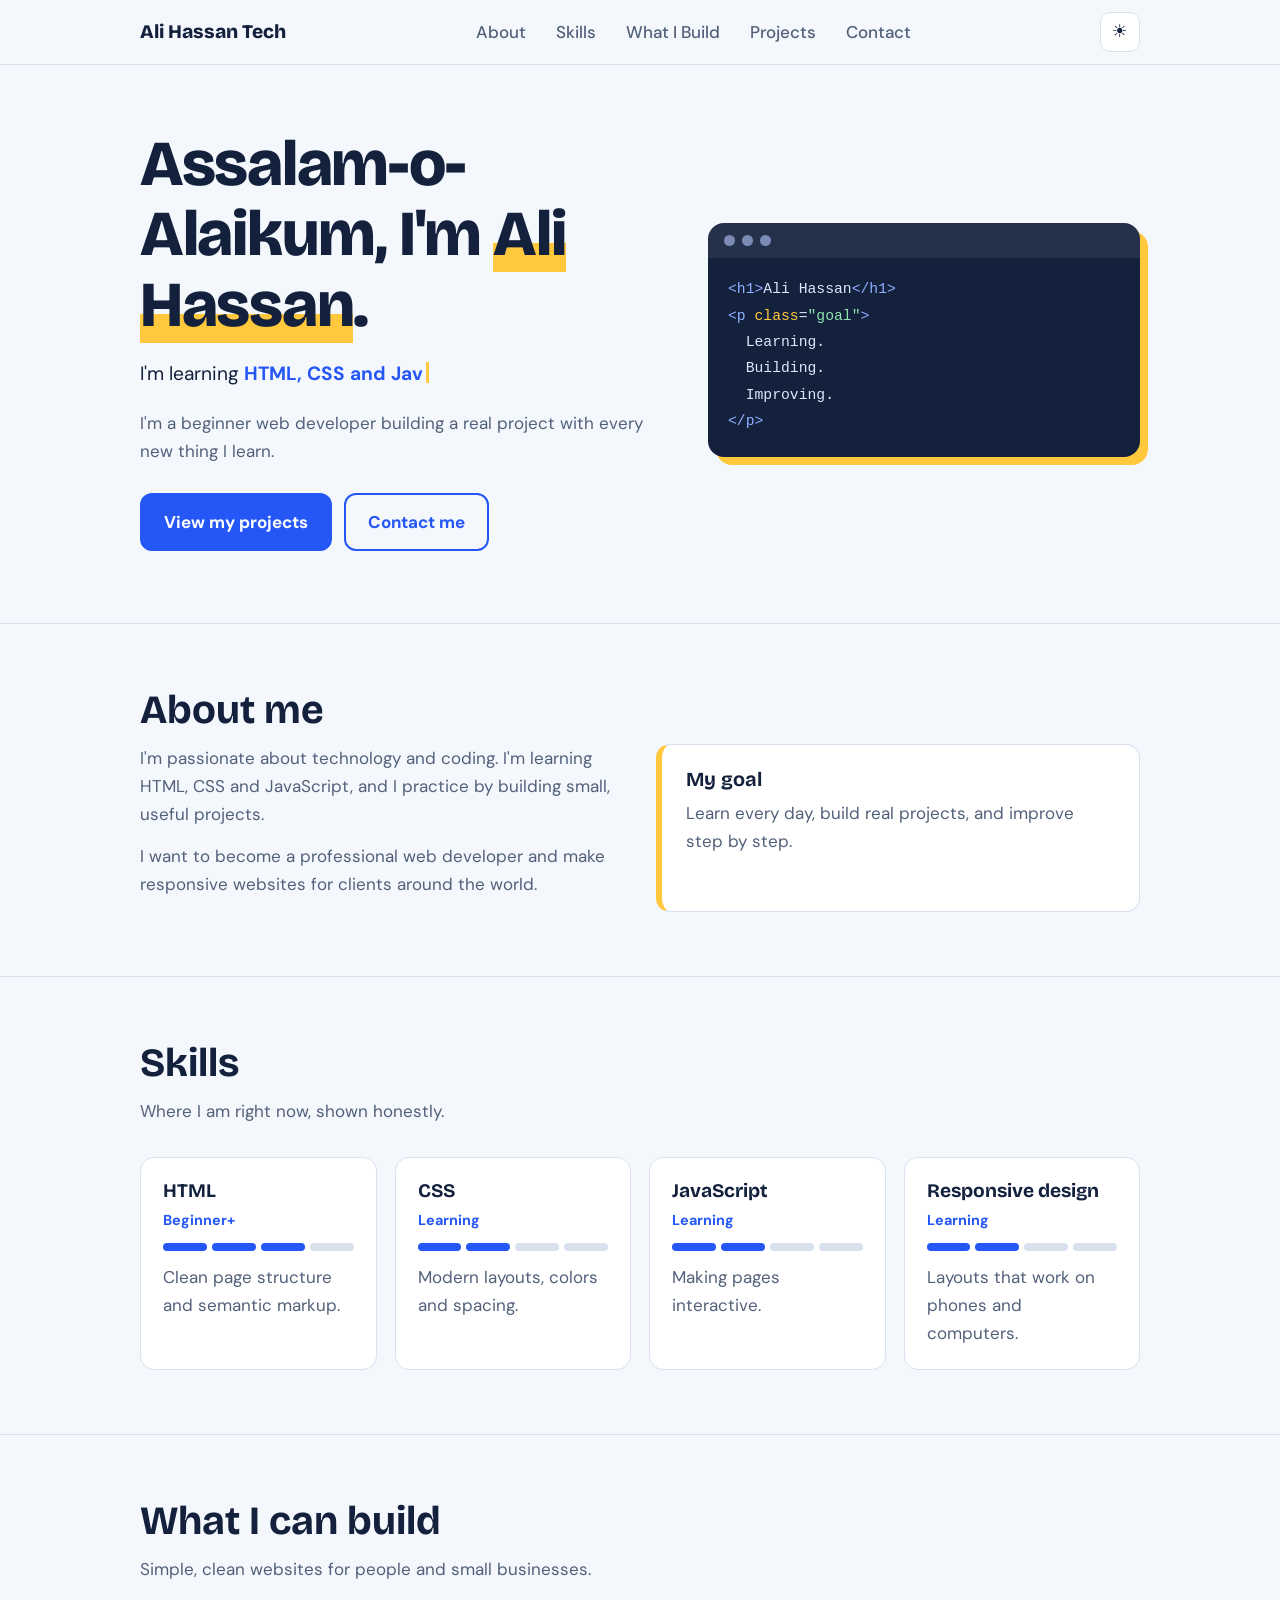
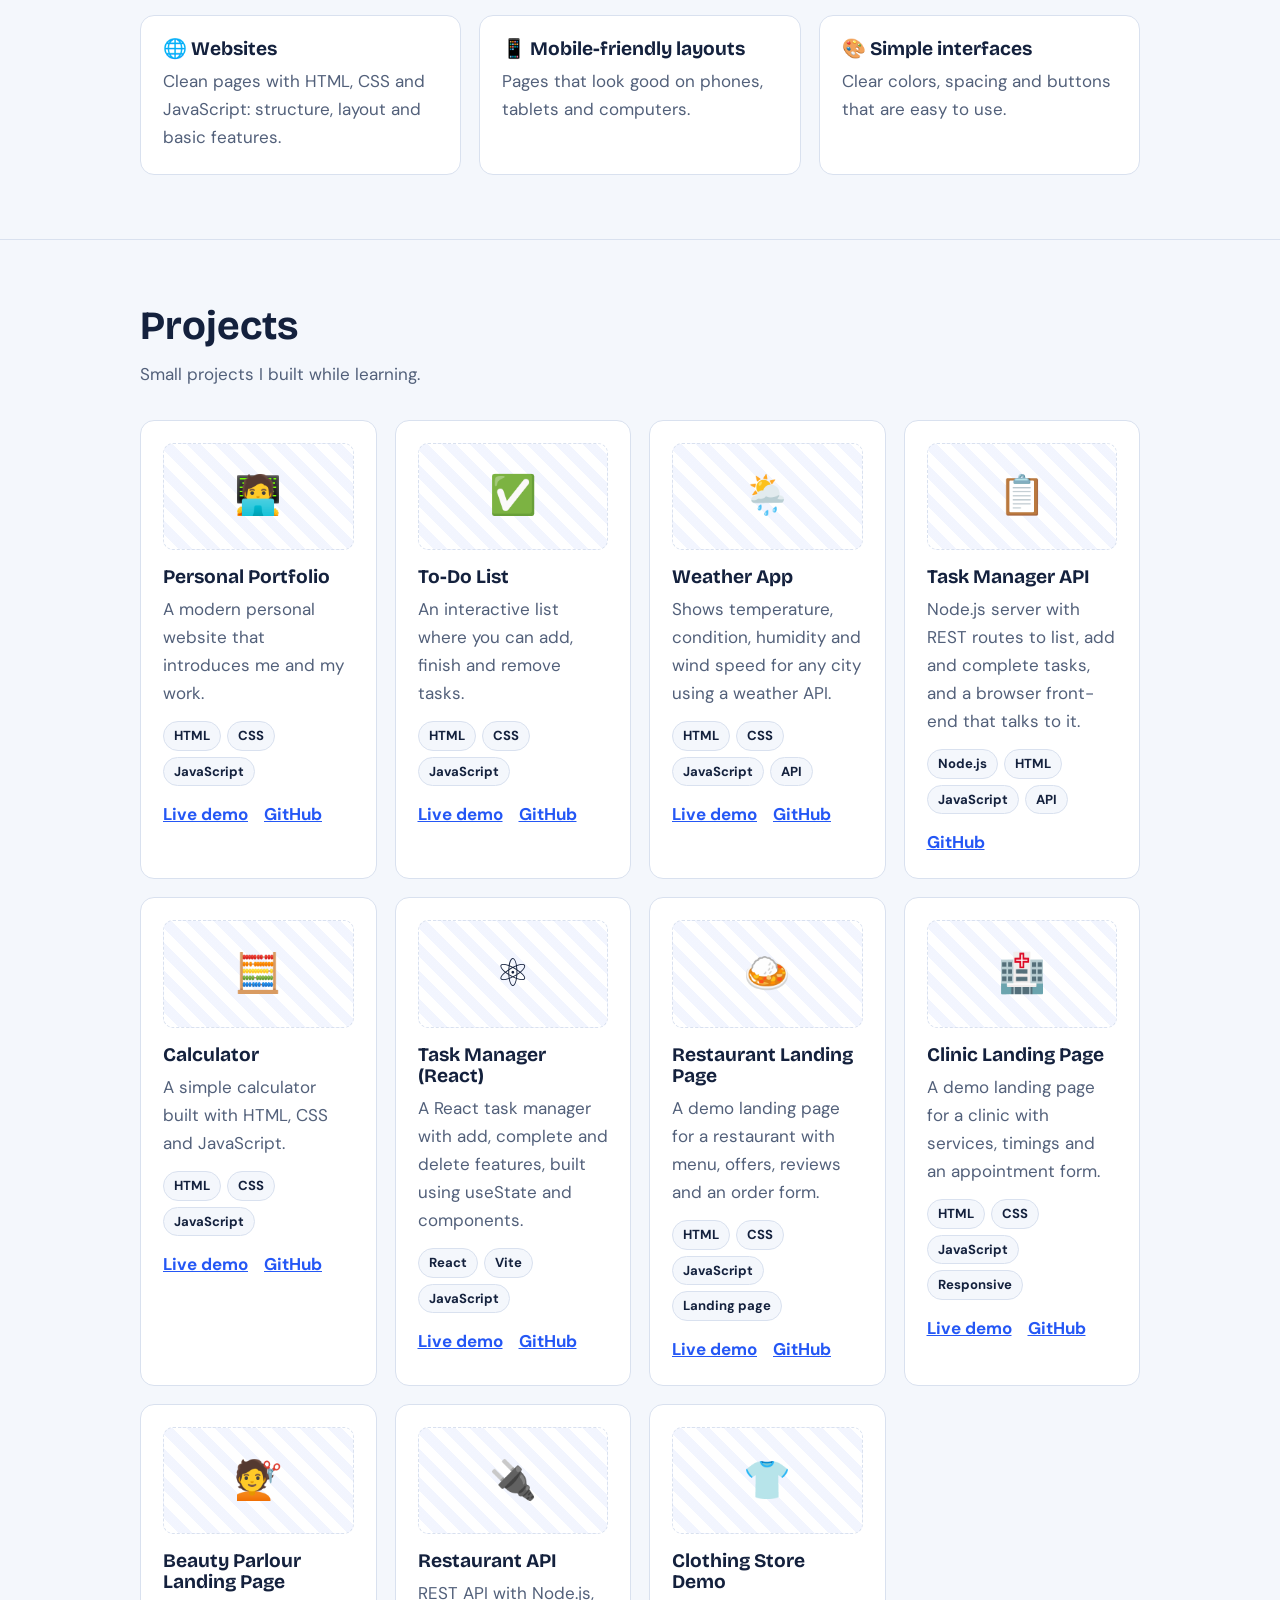
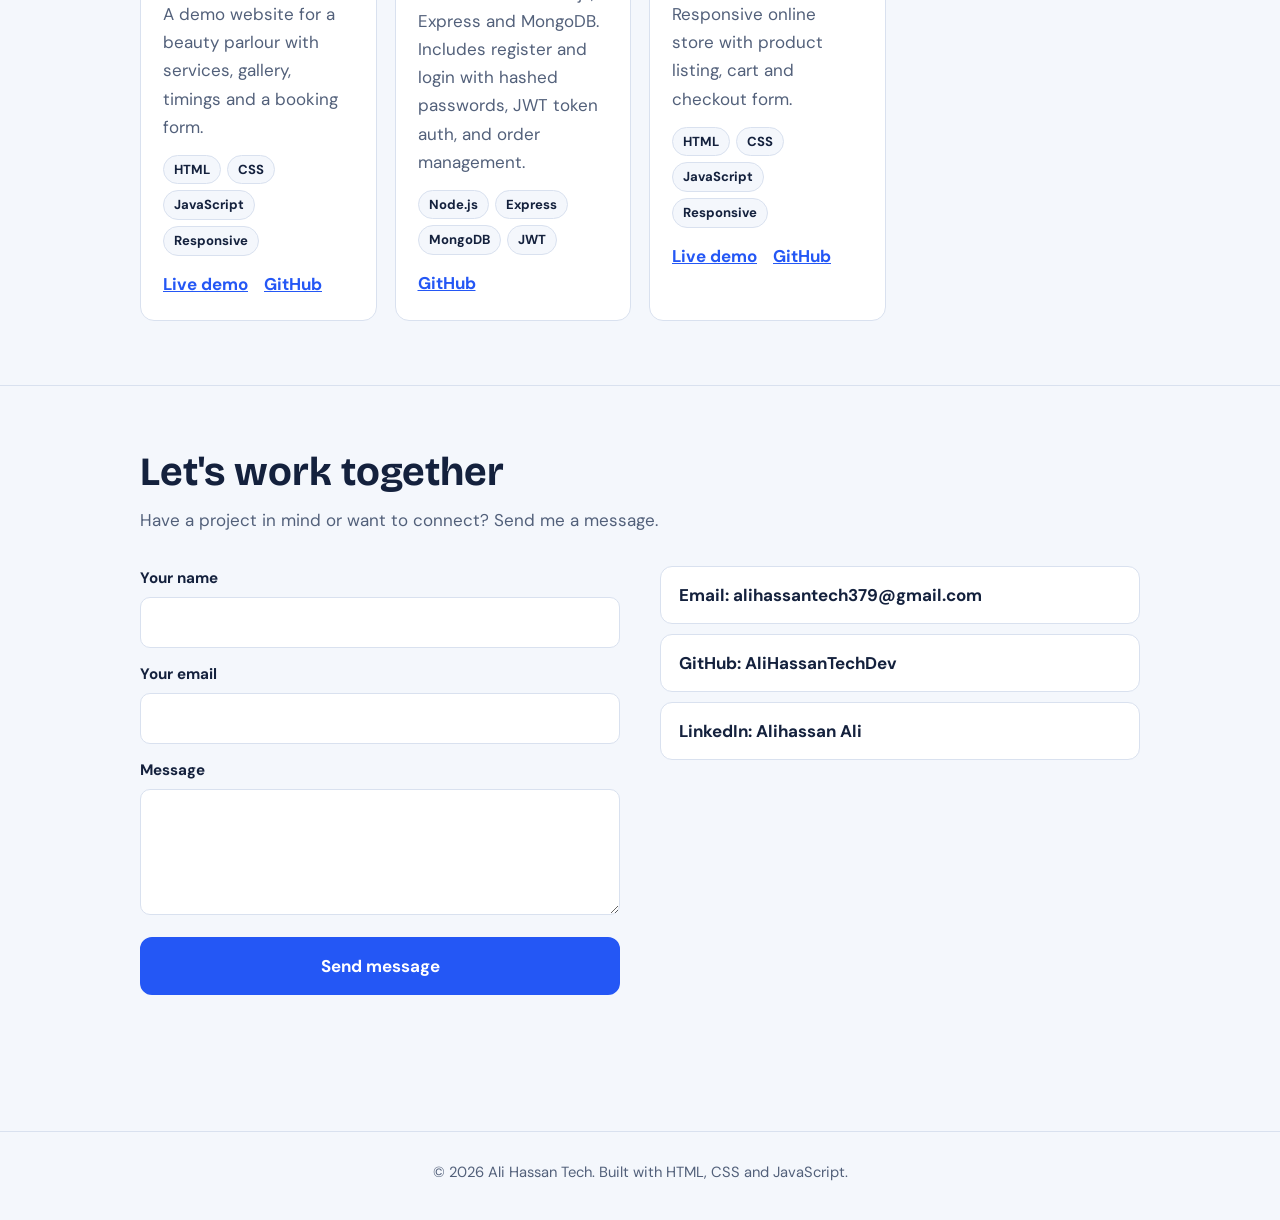
==== commit 73283e58: "Refactor HTML structure and update links" ====
--- a/index.html
+++ b/index.html
@@ -50,9 +50,11 @@
     ]
   }
   </script>
+
   <link rel="preconnect" href="https://fonts.googleapis.com">
   <link rel="preconnect" href="https://fonts.gstatic.com" crossorigin>
   <link href="https://fonts.googleapis.com/css2?family=Bricolage+Grotesque:wght@500;700;800&family=DM+Sans:wght@400;500;700&display=swap" rel="stylesheet">
+
   <style>
 /* ===== Colors (light + dark) ===== */
 :root{
@@ -164,8 +166,7 @@
 @media(prefers-reduced-motion:reduce){
   *{animation:none!important;transition:none!important;scroll-behavior:auto!important}
 }
-
-</style>
+  </style>
 </head>
 <body>
 
@@ -197,7 +198,7 @@
         <p>I'm a beginner web developer building a real project with every new thing I learn.</p>
         <div class="btns">
           <a class="btn main" href="#projects">View my projects</a>
-          <a class="btn alt" href="#contact">Contact me</a>
+          <a class="btn" href="#contact">Contact me</a>
         </div>
       </div>
       <div class="editor" aria-hidden="true">
@@ -334,30 +335,34 @@
           </div>
         </article>
         <article class="card">
-  <div class="shot" role="img" aria-label="Beauty parlour demo">💇</div>
-  <h3>Beauty Parlour Landing Page</h3>
-  <p>A demo website for a beauty parlour with services, gallery, timings and a booking form.</p>
-  <div class="tags"><span>HTML</span><span>CSS</span><span>JavaScript</span><span>Responsive</span></div>
-  <div class="links">
-    <a href="https://alihassantechdev.github.io/beauty-demo/" target="_blank" rel="noopener">Live demo</a>
-    <a href="https://github.com/AliHassanTechDev/beauty-demo" target="_blank" rel="noopener">GitHub</a>
-  </div>
-</article>
-        <article class="card">
-  <div class="shot" role="img" aria-label="Restaurant API project">🔌</div>
-  <h3>Restaurant API</h3>
-  <p>REST API with Node.js, Express and MongoDB. Includes register and login with hashed passwords, JWT token auth, and order management.</p>
-  <div class="tags"><span>Node.js</span><span>Express</span><span>MongoDB</span><span>JWT</span></div>
-  <div class="links">
-    <a href="https://github.com/AliHassanTechDev/restaurant-api" target="_blank" rel="noopener">GitHub</a>
-  </div>
-</article>
-        <div class="project-card">
-  <h3>Clothing Store Demo</h3>
-  <p>Responsive online store with product listing, cart and checkout form.</p>
-  <a href="https://alihassantechdev.github.io/clothing-store-demo/" target="_blank">Live Demo</a>
-  <a href="https://github.com/AliHassanTechDev/clothing-store-demo" target="_blank">GitHub</a>
-</div>
+          <div class="shot" role="img" aria-label="Beauty parlour demo">💇</div>
+          <h3>Beauty Parlour Landing Page</h3>
+          <p>A demo website for a beauty parlour with services, gallery, timings and a booking form.</p>
+          <div class="tags"><span>HTML</span><span>CSS</span><span>JavaScript</span><span>Responsive</span></div>
+          <div class="links">
+            <a href="https://alihassantechdev.github.io/beauty-demo/" target="_blank" rel="noopener">Live demo</a>
+            <a href="https://github.com/AliHassanTechDev/beauty-demo" target="_blank" rel="noopener">GitHub</a>
+          </div>
+        </article>
+        <article class="card">
+          <div class="shot" role="img" aria-label="Restaurant API project">🔌</div>
+          <h3>Restaurant API</h3>
+          <p>REST API with Node.js, Express and MongoDB. Includes register and login with hashed passwords, JWT token auth, and order management.</p>
+          <div class="tags"><span>Node.js</span><span>Express</span><span>MongoDB</span><span>JWT</span></div>
+          <div class="links">
+            <a href="https://github.com/AliHassanTechDev/restaurant-api" target="_blank" rel="noopener">GitHub</a>
+          </div>
+        </article>
+        <article class="card">
+          <div class="shot" role="img" aria-label="Clothing store demo">👕</div>
+          <h3>Clothing Store Demo</h3>
+          <p>Responsive online store with product listing, cart and checkout form.</p>
+          <div class="tags"><span>HTML</span><span>CSS</span><span>JavaScript</span><span>Responsive</span></div>
+          <div class="links">
+            <a href="https://alihassantechdev.github.io/clothing-store-demo/" target="_blank" rel="noopener">Live demo</a>
+            <a href="https://github.com/AliHassanTechDev/clothing-store-demo" target="_blank" rel="noopener">GitHub</a>
+          </div>
+        </article>
       </div>
     </div></section>
 
@@ -371,11 +376,12 @@
           <label>Your email<input type="email" name="email" required autocomplete="email"></label>
           <label>Message<textarea name="message" rows="4" required></textarea></label>
           <button class="btn main" type="submit">Send message</button>
+          <p id="note"></p>
         </form>
         <div class="ways">
           <a href="mailto:alihassantech379@gmail.com">Email: alihassantech379@gmail.com</a>
           <a href="https://github.com/AliHassanTechDev" target="_blank" rel="noopener">GitHub: AliHassanTechDev</a>
-          <a href="https://wa.me/923146699063" target="_blank" rel="noopener">💬 WhatsApp Me</a>
+          <a href="https://www.linkedin.com/in/alihassan-ali-843782423/" target="_blank" rel="noopener">LinkedIn: Alihassan Ali</a>
         </div>
       </div>
     </div></section>
@@ -383,84 +389,66 @@
   </main>
 
   <footer>
-    <div class="wrap">
-      © 2026 Ali Hassan Tech. All rights reserved. Built with HTML, CSS and JavaScript 💙
-    </div>
+    <div class="wrap">© 2026 Ali Hassan Tech. Built with HTML, CSS and JavaScript.</div>
   </footer>
 
   <script>
-// ===== Theme (light/dark, remembers your choice) =====
-var root = document.documentElement;
-var themeBtn = document.getElementById("theme");
-
-function currentTheme() {
-  return root.getAttribute("data-theme") || "light";
-}
-
-function applyTheme(theme) {
-  root.setAttribute("data-theme", theme);
-  themeBtn.textContent = theme === "dark" ? "🌙" : "☀️";
-}
-
-var startTheme = null;
-try { startTheme = localStorage.getItem("theme"); } catch (e) {}
-if (!startTheme) {
-  startTheme = "light";
-}
-applyTheme(startTheme);
-
-themeBtn.addEventListener("click", function () {
-  var next = currentTheme() === "dark" ? "light" : "dark";
-  applyTheme(next);
-  try { localStorage.setItem("theme", next); } catch (e) {}
-});
-
-// ===== Mobile menu =====
-var nav = document.getElementById("nav");
-var menuBtn = document.getElementById("menu");
-
-menuBtn.addEventListener("click", function () {
-  var open = nav.classList.toggle("open");
-  menuBtn.setAttribute("aria-expanded", open);
-});
-
-nav.addEventListener("click", function (e) {
-  if (e.target.tagName === "A") {
-    nav.classList.remove("open");
-    menuBtn.setAttribute("aria-expanded", "false");
-  }
-});
-
-// ===== Typing text in hero =====
-var words = ["HTML & CSS", "JavaScript", "responsive websites", "web development"];
-var typingEl = document.getElementById("typing-text");
-var reduceMotion = window.matchMedia("(prefers-reduced-motion: reduce)").matches;
-var w = 0, c = 0, deleting = false;
-
-function type() {
-  var word = words[w];
-  typingEl.textContent = word.slice(0, c);
-  var delay = deleting ? 45 : 90;
-
-  if (!deleting && c === word.length) {
-    deleting = true;
-    delay = 1400;
-  } else if (deleting && c === 0) {
-    deleting = false;
-    w = (w + 1) % words.length;
-    delay = 400;
-  } else {
-    c += deleting ? -1 : 1;
-  }
-  setTimeout(type, delay);
-}
-
-if (typingEl && !reduceMotion) {
-  type();
-}
-
-// Contact form: sent by Formspree (action in index.html), so no JS needed.
-
-</script>
+    // Theme toggle
+    const themeBtn = document.getElementById("theme");
+    themeBtn.addEventListener("click", () => {
+      const root = document.documentElement;
+      const isDark = root.getAttribute("data-theme") === "dark";
+      root.setAttribute("data-theme", isDark ? "light" : "dark");
+      themeBtn.textContent = isDark ? "☀️" : "🌙";
+    });
+
+    // Mobile menu
+    const menuBtn = document.getElementById("menu");
+    const nav = document.getElementById("nav");
+    menuBtn.addEventListener("click", () => {
+      const open = nav.classList.toggle("open");
+      menuBtn.setAttribute("aria-expanded", open);
+    });
+    nav.querySelectorAll("a").forEach(link => {
+      link.addEventListener("click", () => nav.classList.remove("open"));
+    });
+
+    // Typing effect
+    const words = ["HTML, CSS and JavaScript", "Responsive design", "React and Node.js"];
+    const typingEl = document.getElementById("typing-text");
+    let wordIndex = 0, charIndex = 0, deleting = false;
+    function type() {
+      const word = words[wordIndex];
+      typingEl.textContent = deleting ? word.substring(0, charIndex--) : word.substring(0, charIndex++);
+      let delay = deleting ? 50 : 90;
+      if (!deleting && charIndex > word.length) { deleting = true; delay = 1400; }
+      if (deleting && charIndex < 0) { deleting = false; wordIndex = (wordIndex + 1) % words.length; charIndex = 0; delay = 300; }
+      setTimeout(type, delay);
+    }
+    type();
+
+    // Contact form (Formspree)
+    const form = document.getElementById("form");
+    const note = document.getElementById("note");
+    form.addEventListener("submit", async (e) => {
+      e.preventDefault();
+      note.textContent = "Sending...";
+      try {
+        const res = await fetch(form.action, {
+          method: "POST",
+          body: new FormData(form),
+          headers: { Accept: "application/json" }
+        });
+        if (res.ok) {
+          note.textContent = "Shukriya! Aap ka message mil gaya.";
+          form.reset();
+        } else {
+          note.textContent = "Kuch masla aaya. Email par try karein.";
+        }
+      } catch {
+        note.textContent = "Internet check karein aur dobara try karein.";
+      }
+    });
+  </script>
 </body>
 </html>
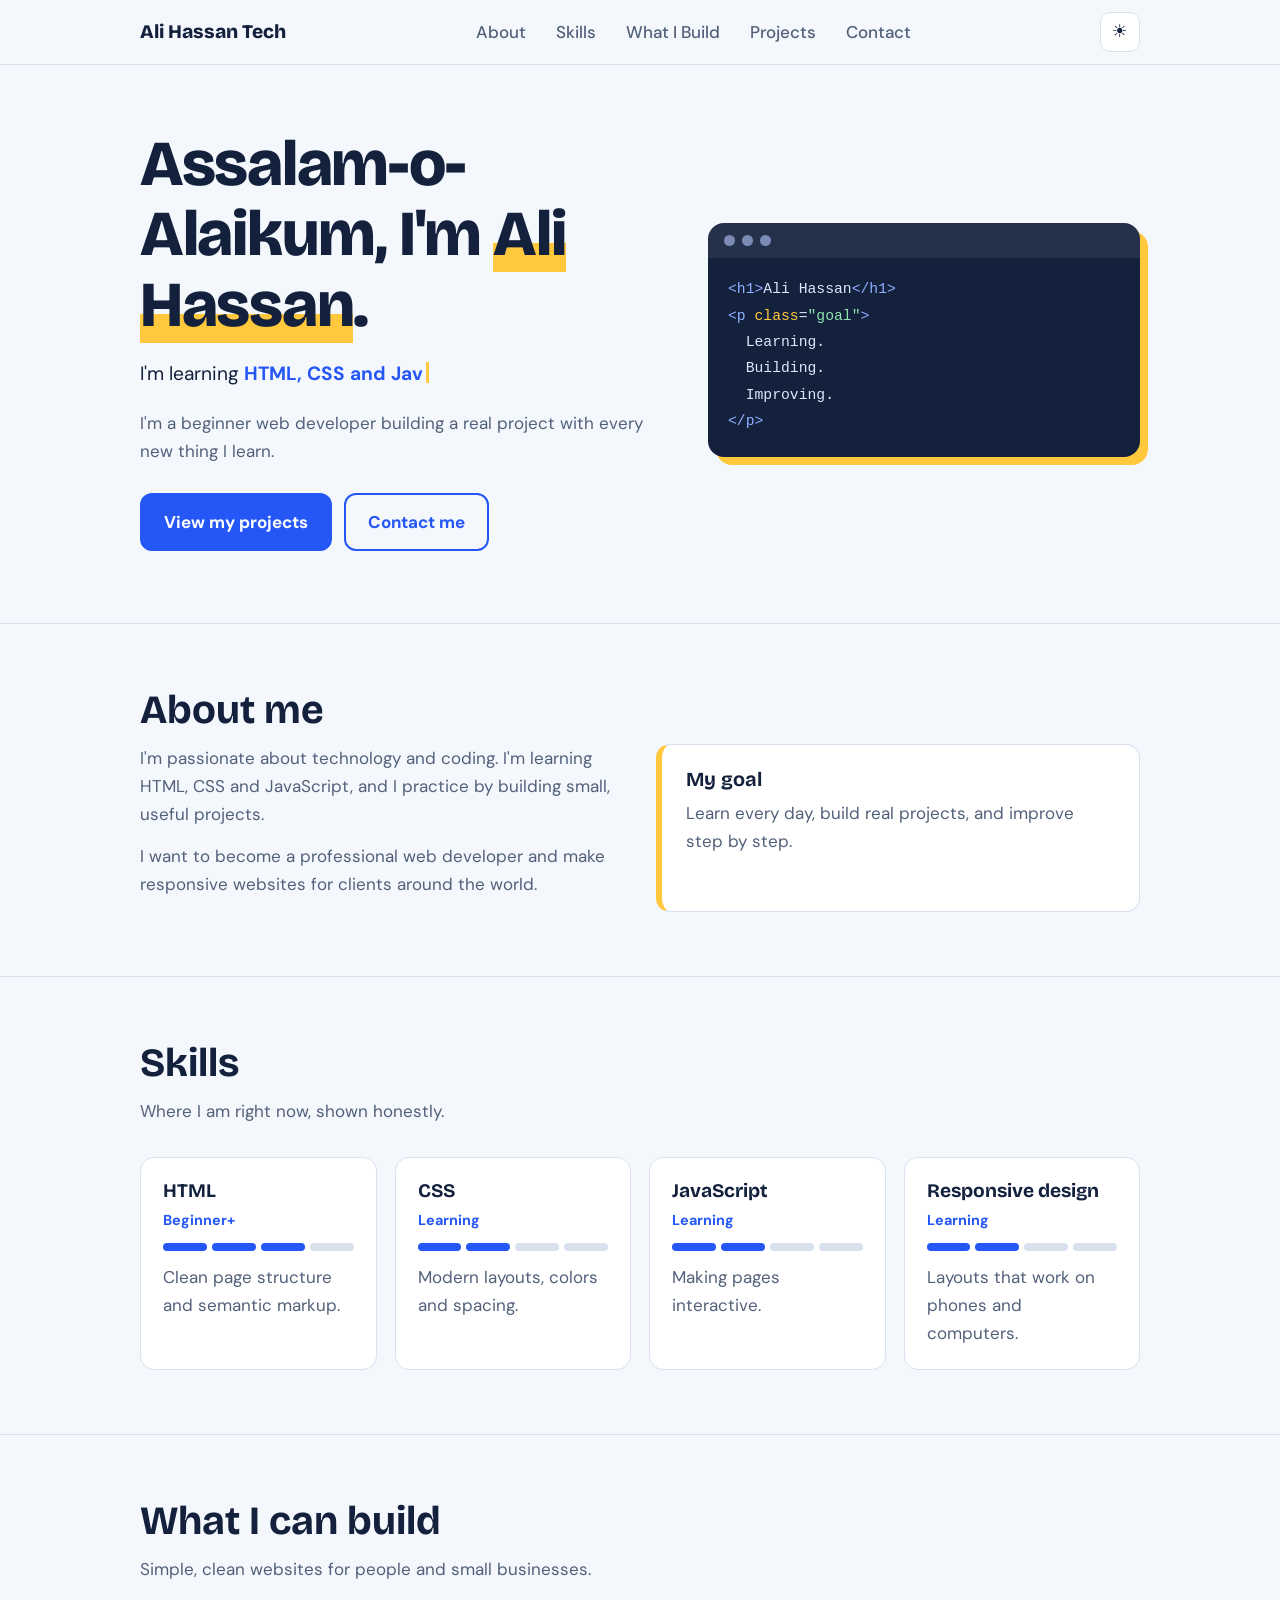
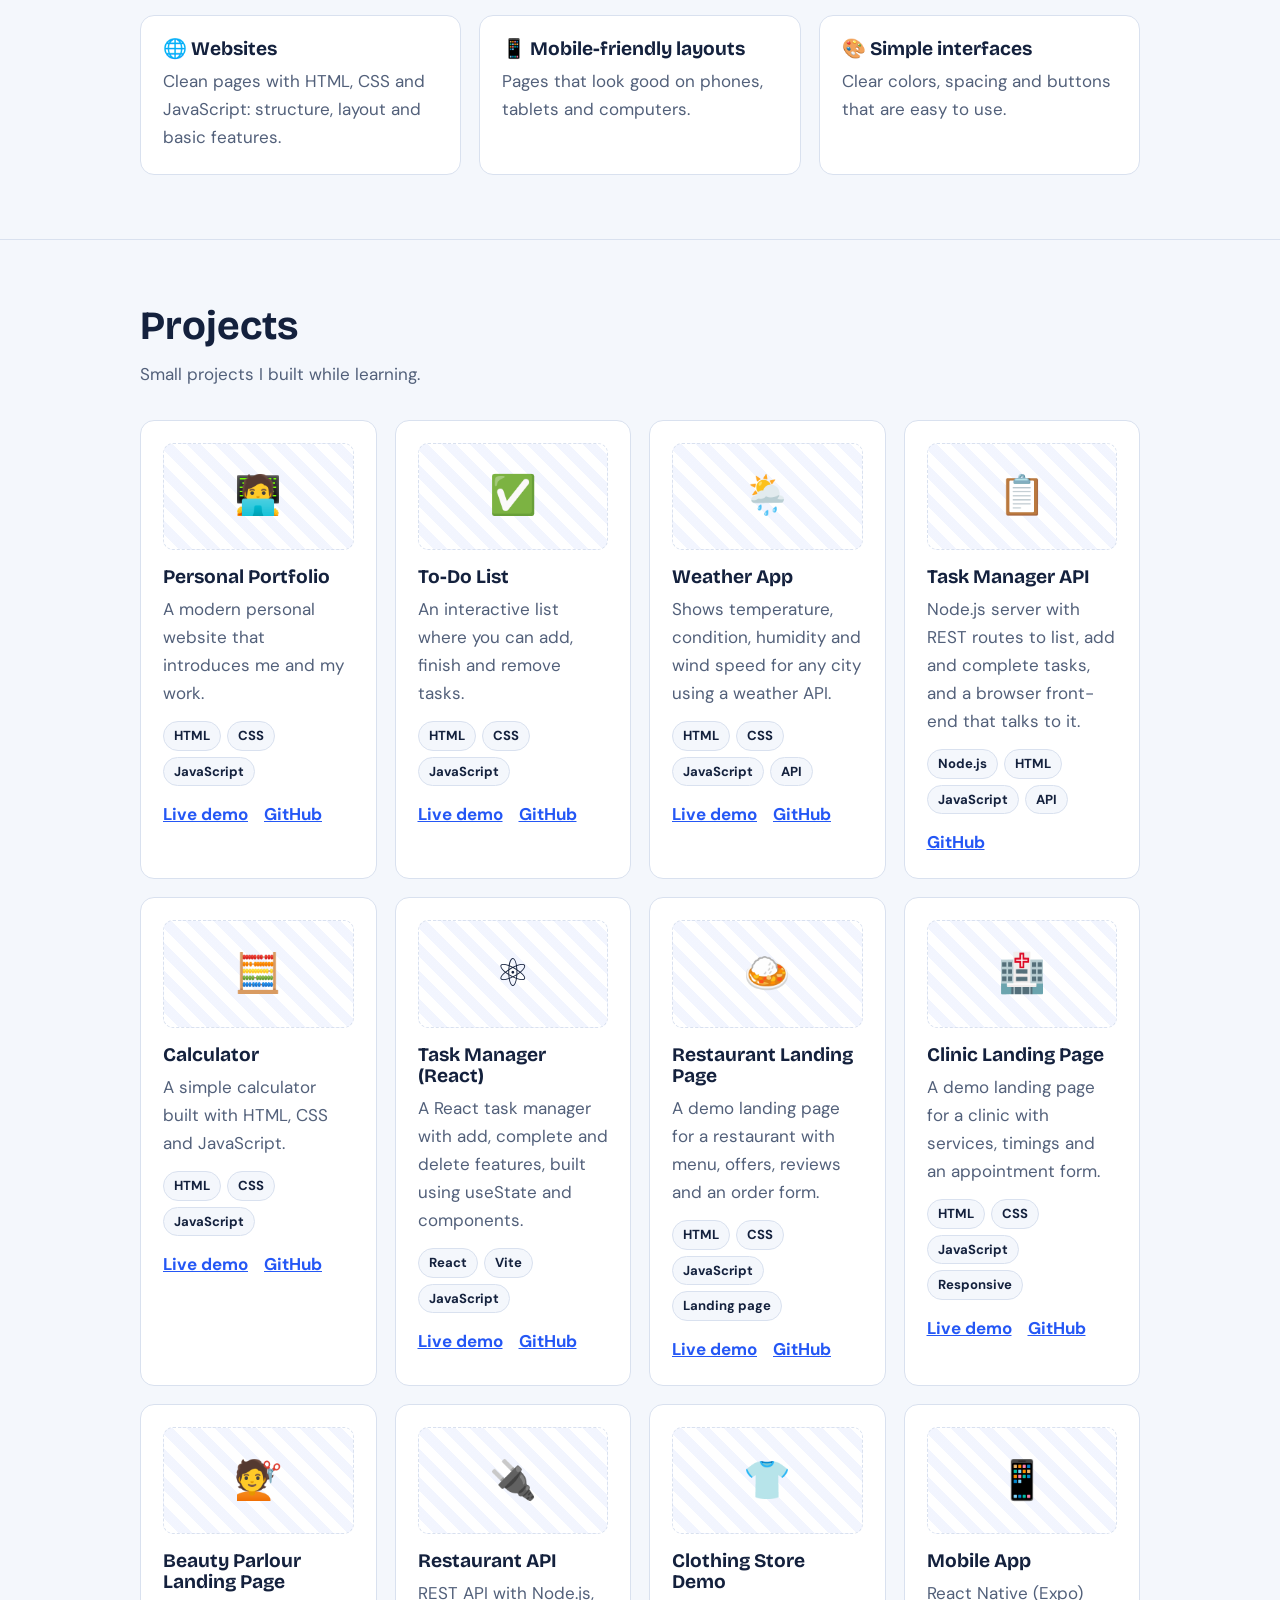
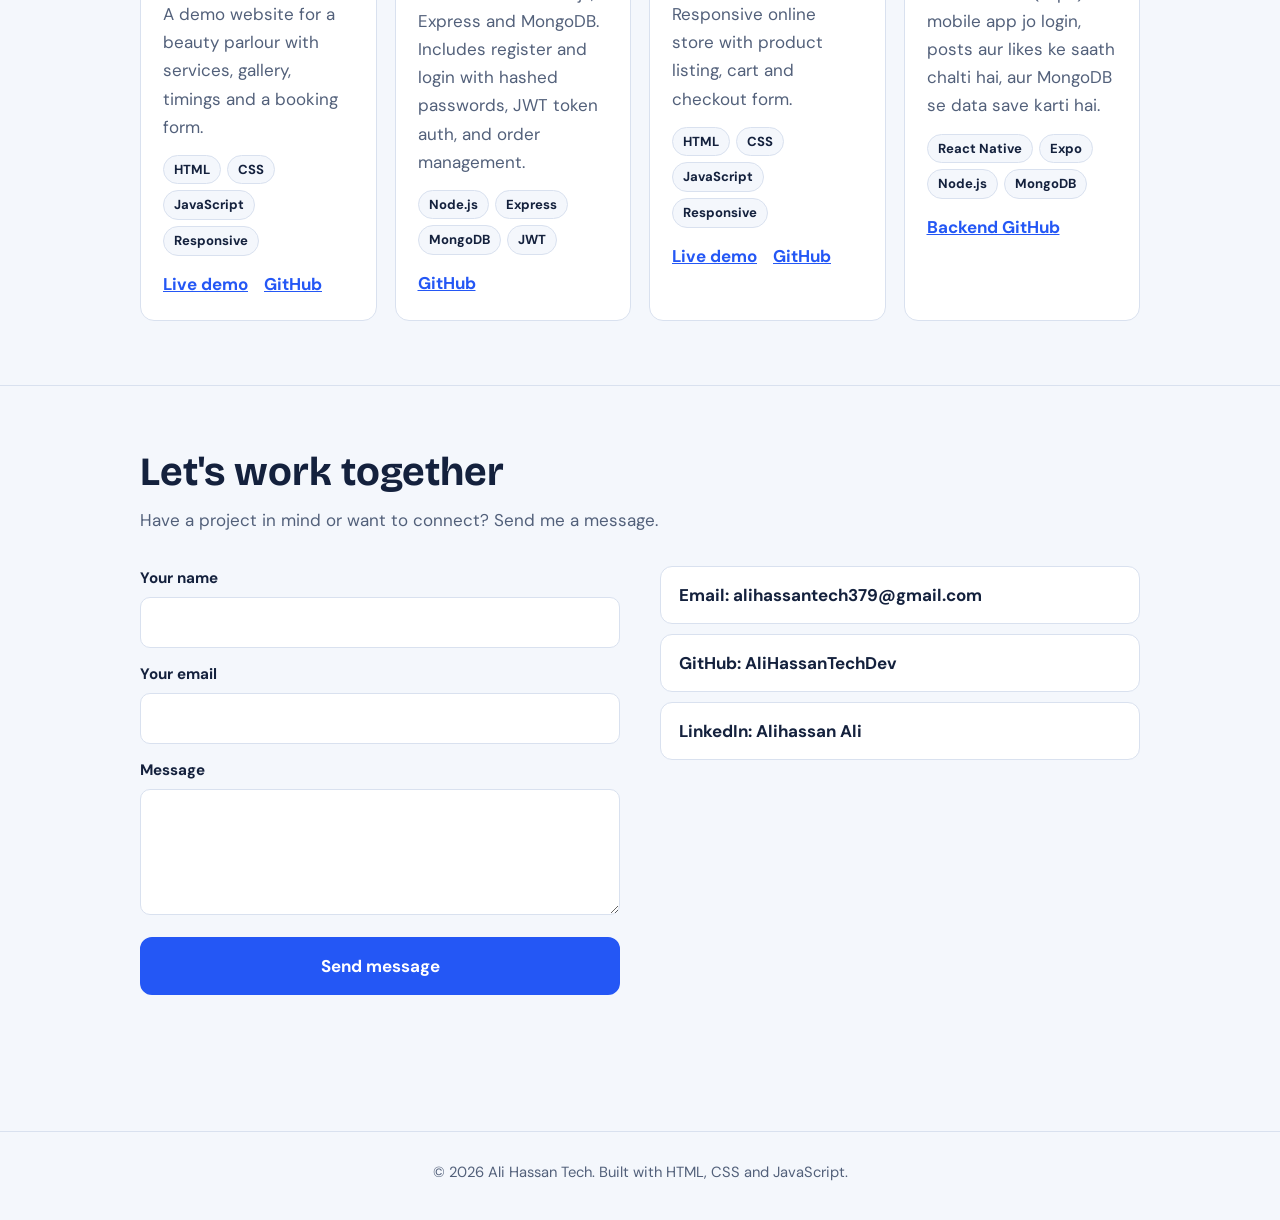
==== commit ce1e45cc: "Update index.html" ====
--- a/index.html
+++ b/index.html
@@ -363,6 +363,15 @@
             <a href="https://github.com/AliHassanTechDev/clothing-store-demo" target="_blank" rel="noopener">GitHub</a>
           </div>
         </article>
+        <article class="card">
+  <div class="shot" role="img" aria-label=" mobile app">📱</div>
+  <h3> Mobile App</h3>
+  <p>React Native (Expo) mobile app jo login, posts aur likes ke saath chalti hai, aur MongoDB se data save karti hai.</p>
+  <div class="tags"><span>React Native</span><span>Expo</span><span>Node.js</span><span>MongoDB</span></div>
+  <div class="links">
+    <a href="https://github.com/AliHassanTechDev/restaurant-api" target="_blank" rel="noopener">Backend GitHub</a>
+  </div>
+</article>
       </div>
     </div></section>
 
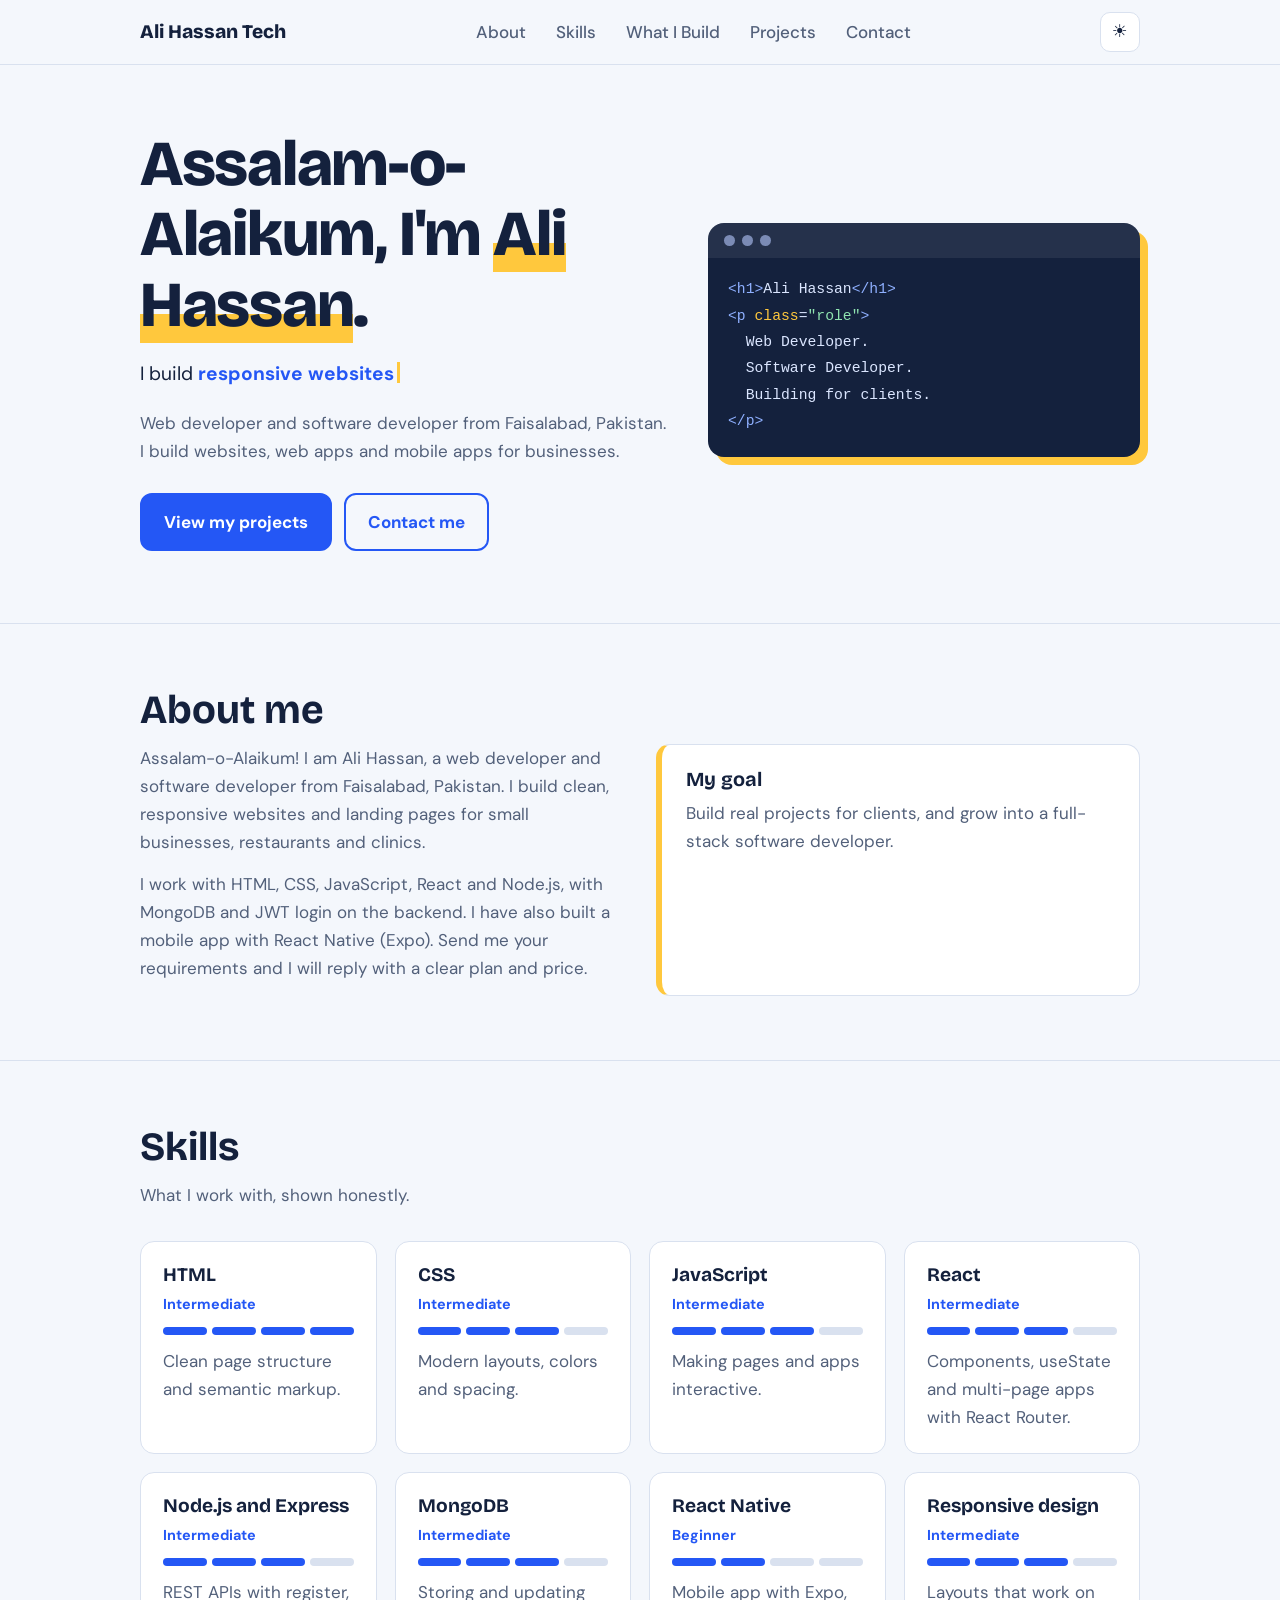
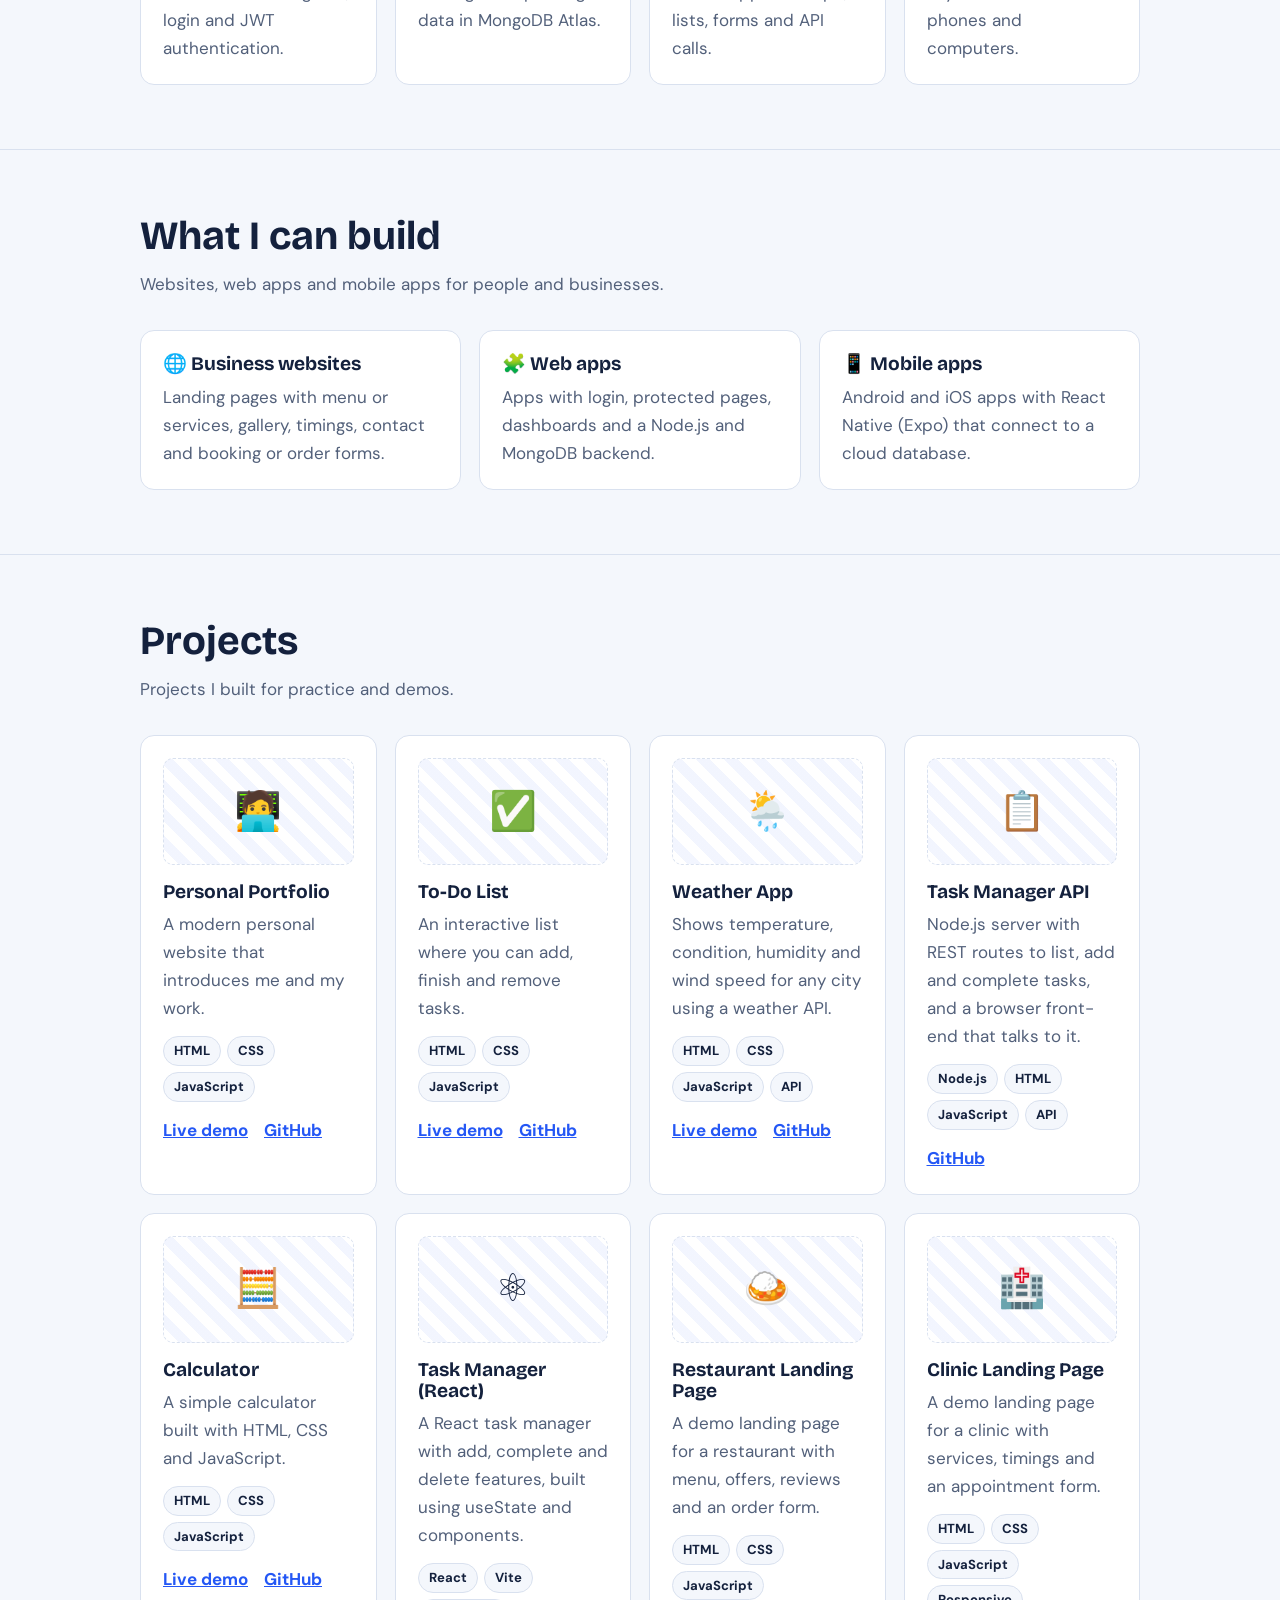
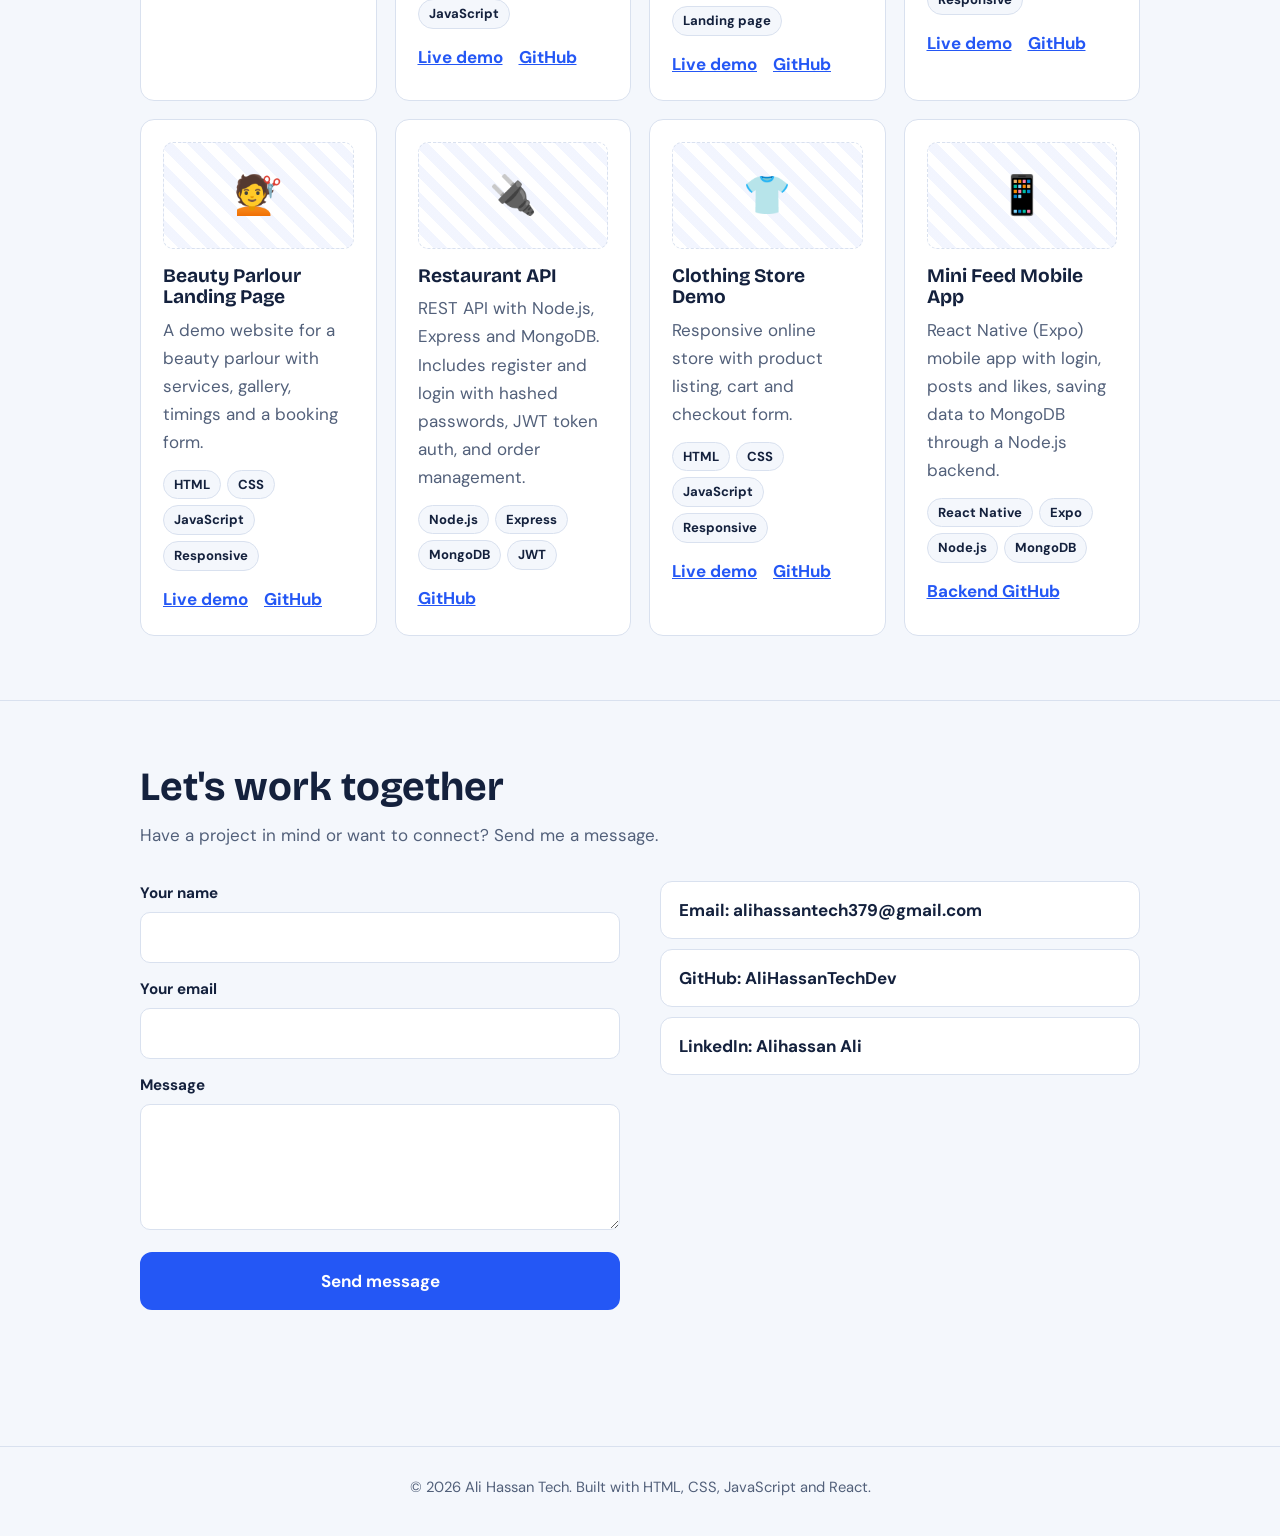
==== commit 7dc0157e: "Update index.html" ====
--- a/index.html
+++ b/index.html
@@ -14,8 +14,8 @@
     gtag('config', 'G-DRD0WNYX33');
   </script>
 
-  <title>Ali Hassan Tech | Web Developer</title>
-  <meta name="description" content="Ali Hassan Tech (alihassantechdev) is a beginner web developer building responsive websites with HTML, CSS and JavaScript. See projects and get in touch.">
+  <title>Ali Hassan Tech | Web Developer and Software Developer</title>
+  <meta name="description" content="Ali Hassan Tech is a web and software developer from Faisalabad, Pakistan. I build responsive websites, web apps and mobile apps with React, Node.js, MongoDB and React Native.">
   <link rel="canonical" href="https://alihassantechdev.github.io/">
   <meta name="robots" content="index, follow">
   <meta name="theme-color" content="#2457f5">
@@ -23,8 +23,8 @@
   <!-- Social share preview -->
   <meta property="og:type" content="website">
   <meta property="og:site_name" content="Ali Hassan Tech">
-  <meta property="og:title" content="Ali Hassan Tech (alihassantechdev) | Web Developer">
-  <meta property="og:description" content="Responsive websites with HTML, CSS and JavaScript. See my projects.">
+  <meta property="og:title" content="Ali Hassan Tech | Web Developer and Software Developer">
+  <meta property="og:description" content="Responsive websites, web apps and mobile apps with React, Node.js and MongoDB.">
   <meta property="og:url" content="https://alihassantechdev.github.io/">
   <meta name="twitter:card" content="summary">
 
@@ -44,7 +44,7 @@
         "name": "Ali Hassan",
         "alternateName": ["Ali Hassan Tech", "alihassantechdev"],
         "url": "https://alihassantechdev.github.io/",
-        "jobTitle": "Web Developer",
+        "jobTitle": "Web Developer and Software Developer",
         "sameAs": ["https://github.com/AliHassanTechDev"]
       }
     ]
@@ -194,8 +194,8 @@
     <div class="wrap hero">
       <div>
         <h1>Assalam-o-Alaikum, I'm <mark>Ali Hassan</mark>.</h1>
-        <p class="typing">I'm learning <strong id="typing-text">HTML, CSS and JavaScript</strong><span class="cursor"></span></p>
-        <p>I'm a beginner web developer building a real project with every new thing I learn.</p>
+        <p class="typing">I build <strong id="typing-text">responsive websites</strong><span class="cursor"></span></p>
+        <p>Web developer and software developer from Faisalabad, Pakistan. I build websites, web apps and mobile apps for businesses.</p>
         <div class="btns">
           <a class="btn main" href="#projects">View my projects</a>
           <a class="btn" href="#contact">Contact me</a>
@@ -204,10 +204,10 @@
       <div class="editor" aria-hidden="true">
         <div class="top"><i></i><i></i><i></i></div>
 <pre><span class="t">&lt;h1&gt;</span>Ali Hassan<span class="t">&lt;/h1&gt;</span>
-<span class="t">&lt;p</span> <span class="k">class</span>=<span class="s">"goal"</span><span class="t">&gt;</span>
-  Learning.
-  Building.
-  Improving.
+<span class="t">&lt;p</span> <span class="k">class</span>=<span class="s">"role"</span><span class="t">&gt;</span>
+  Web Developer.
+  Software Developer.
+  Building for clients.
 <span class="t">&lt;/p&gt;</span></pre>
       </div>
     </div>
@@ -217,12 +217,12 @@
       <h2>About me</h2>
       <div class="about">
         <div>
-          <p>I'm passionate about technology and coding. I'm learning HTML, CSS and JavaScript, and I practice by building small, useful projects.</p>
-          <p>I want to become a professional web developer and make responsive websites for clients around the world.</p>
+          <p>Assalam-o-Alaikum! I am Ali Hassan, a web developer and software developer from Faisalabad, Pakistan. I build clean, responsive websites and landing pages for small businesses, restaurants and clinics.</p>
+          <p>I work with HTML, CSS, JavaScript, React and Node.js, with MongoDB and JWT login on the backend. I have also built a mobile app with React Native (Expo). Send me your requirements and I will reply with a clear plan and price.</p>
         </div>
         <div class="goal">
           <h3>My goal</h3>
-          <p>Learn every day, build real projects, and improve step by step.</p>
+          <p>Build real projects for clients, and grow into a full-stack software developer.</p>
         </div>
       </div>
     </div></section>
@@ -230,30 +230,34 @@
     <!-- SKILLS -->
     <section id="skills"><div class="wrap">
       <h2>Skills</h2>
-      <p class="lead">Where I am right now, shown honestly.</p>
+      <p class="lead">What I work with, shown honestly.</p>
       <div class="grid">
-        <div class="card"><h3>HTML</h3><div class="lv">Beginner+</div><div class="level"><span class="on"></span><span class="on"></span><span class="on"></span><span></span></div><p>Clean page structure and semantic markup.</p></div>
-        <div class="card"><h3>CSS</h3><div class="lv">Learning</div><div class="level"><span class="on"></span><span class="on"></span><span></span><span></span></div><p>Modern layouts, colors and spacing.</p></div>
-        <div class="card"><h3>JavaScript</h3><div class="lv">Learning</div><div class="level"><span class="on"></span><span class="on"></span><span></span><span></span></div><p>Making pages interactive.</p></div>
-        <div class="card"><h3>Responsive design</h3><div class="lv">Learning</div><div class="level"><span class="on"></span><span class="on"></span><span></span><span></span></div><p>Layouts that work on phones and computers.</p></div>
+        <div class="card"><h3>HTML</h3><div class="lv">Intermediate</div><div class="level"><span class="on"></span><span class="on"></span><span class="on"></span><span class="on"></span></div><p>Clean page structure and semantic markup.</p></div>
+        <div class="card"><h3>CSS</h3><div class="lv">Intermediate</div><div class="level"><span class="on"></span><span class="on"></span><span class="on"></span><span></span></div><p>Modern layouts, colors and spacing.</p></div>
+        <div class="card"><h3>JavaScript</h3><div class="lv">Intermediate</div><div class="level"><span class="on"></span><span class="on"></span><span class="on"></span><span></span></div><p>Making pages and apps interactive.</p></div>
+        <div class="card"><h3>React</h3><div class="lv">Intermediate</div><div class="level"><span class="on"></span><span class="on"></span><span class="on"></span><span></span></div><p>Components, useState and multi-page apps with React Router.</p></div>
+        <div class="card"><h3>Node.js and Express</h3><div class="lv">Intermediate</div><div class="level"><span class="on"></span><span class="on"></span><span class="on"></span><span></span></div><p>REST APIs with register, login and JWT authentication.</p></div>
+        <div class="card"><h3>MongoDB</h3><div class="lv">Intermediate</div><div class="level"><span class="on"></span><span class="on"></span><span class="on"></span><span></span></div><p>Storing and updating data in MongoDB Atlas.</p></div>
+        <div class="card"><h3>React Native</h3><div class="lv">Beginner</div><div class="level"><span class="on"></span><span class="on"></span><span></span><span></span></div><p>Mobile app with Expo, lists, forms and API calls.</p></div>
+        <div class="card"><h3>Responsive design</h3><div class="lv">Intermediate</div><div class="level"><span class="on"></span><span class="on"></span><span class="on"></span><span></span></div><p>Layouts that work on phones and computers.</p></div>
       </div>
     </div></section>
 
     <!-- WHAT I BUILD -->
     <section id="build"><div class="wrap">
       <h2>What I can build</h2>
-      <p class="lead">Simple, clean websites for people and small businesses.</p>
+      <p class="lead">Websites, web apps and mobile apps for people and businesses.</p>
       <div class="grid">
-        <div class="card"><h3>🌐 Websites</h3><p>Clean pages with HTML, CSS and JavaScript: structure, layout and basic features.</p></div>
-        <div class="card"><h3>📱 Mobile-friendly layouts</h3><p>Pages that look good on phones, tablets and computers.</p></div>
-        <div class="card"><h3>🎨 Simple interfaces</h3><p>Clear colors, spacing and buttons that are easy to use.</p></div>
+        <div class="card"><h3>🌐 Business websites</h3><p>Landing pages with menu or services, gallery, timings, contact and booking or order forms.</p></div>
+        <div class="card"><h3>🧩 Web apps</h3><p>Apps with login, protected pages, dashboards and a Node.js and MongoDB backend.</p></div>
+        <div class="card"><h3>📱 Mobile apps</h3><p>Android and iOS apps with React Native (Expo) that connect to a cloud database.</p></div>
       </div>
     </div></section>
 
     <!-- PROJECTS -->
     <section id="projects"><div class="wrap">
       <h2>Projects</h2>
-      <p class="lead">Small projects I built while learning.</p>
+      <p class="lead">Projects I built for practice and demos.</p>
       <div class="grid">
         <article class="card">
           <div class="shot" role="img" aria-label="Portfolio project">🧑‍💻</div>
@@ -364,14 +368,14 @@
           </div>
         </article>
         <article class="card">
-  <div class="shot" role="img" aria-label=" mobile app">📱</div>
-  <h3> Mobile App</h3>
-  <p>React Native (Expo) mobile app jo login, posts aur likes ke saath chalti hai, aur MongoDB se data save karti hai.</p>
-  <div class="tags"><span>React Native</span><span>Expo</span><span>Node.js</span><span>MongoDB</span></div>
-  <div class="links">
-    <a href="https://github.com/AliHassanTechDev/restaurant-api" target="_blank" rel="noopener">Backend GitHub</a>
-  </div>
-</article>
+          <div class="shot" role="img" aria-label="Mini Feed mobile app">📱</div>
+          <h3>Mini Feed Mobile App</h3>
+          <p>React Native (Expo) mobile app with login, posts and likes, saving data to MongoDB through a Node.js backend.</p>
+          <div class="tags"><span>React Native</span><span>Expo</span><span>Node.js</span><span>MongoDB</span></div>
+          <div class="links">
+            <a href="https://github.com/AliHassanTechDev/restaurant-api" target="_blank" rel="noopener">Backend GitHub</a>
+          </div>
+        </article>
       </div>
     </div></section>
 
@@ -398,7 +402,7 @@
   </main>
 
   <footer>
-    <div class="wrap">© 2026 Ali Hassan Tech. Built with HTML, CSS and JavaScript.</div>
+    <div class="wrap">© 2026 Ali Hassan Tech. Built with HTML, CSS, JavaScript and React.</div>
   </footer>
 
   <script>
@@ -423,7 +427,7 @@
     });
 
     // Typing effect
-    const words = ["HTML, CSS and JavaScript", "Responsive design", "React and Node.js"];
+    const words = ["responsive websites", "web apps", "mobile apps"];
     const typingEl = document.getElementById("typing-text");
     let wordIndex = 0, charIndex = 0, deleting = false;
     function type() {
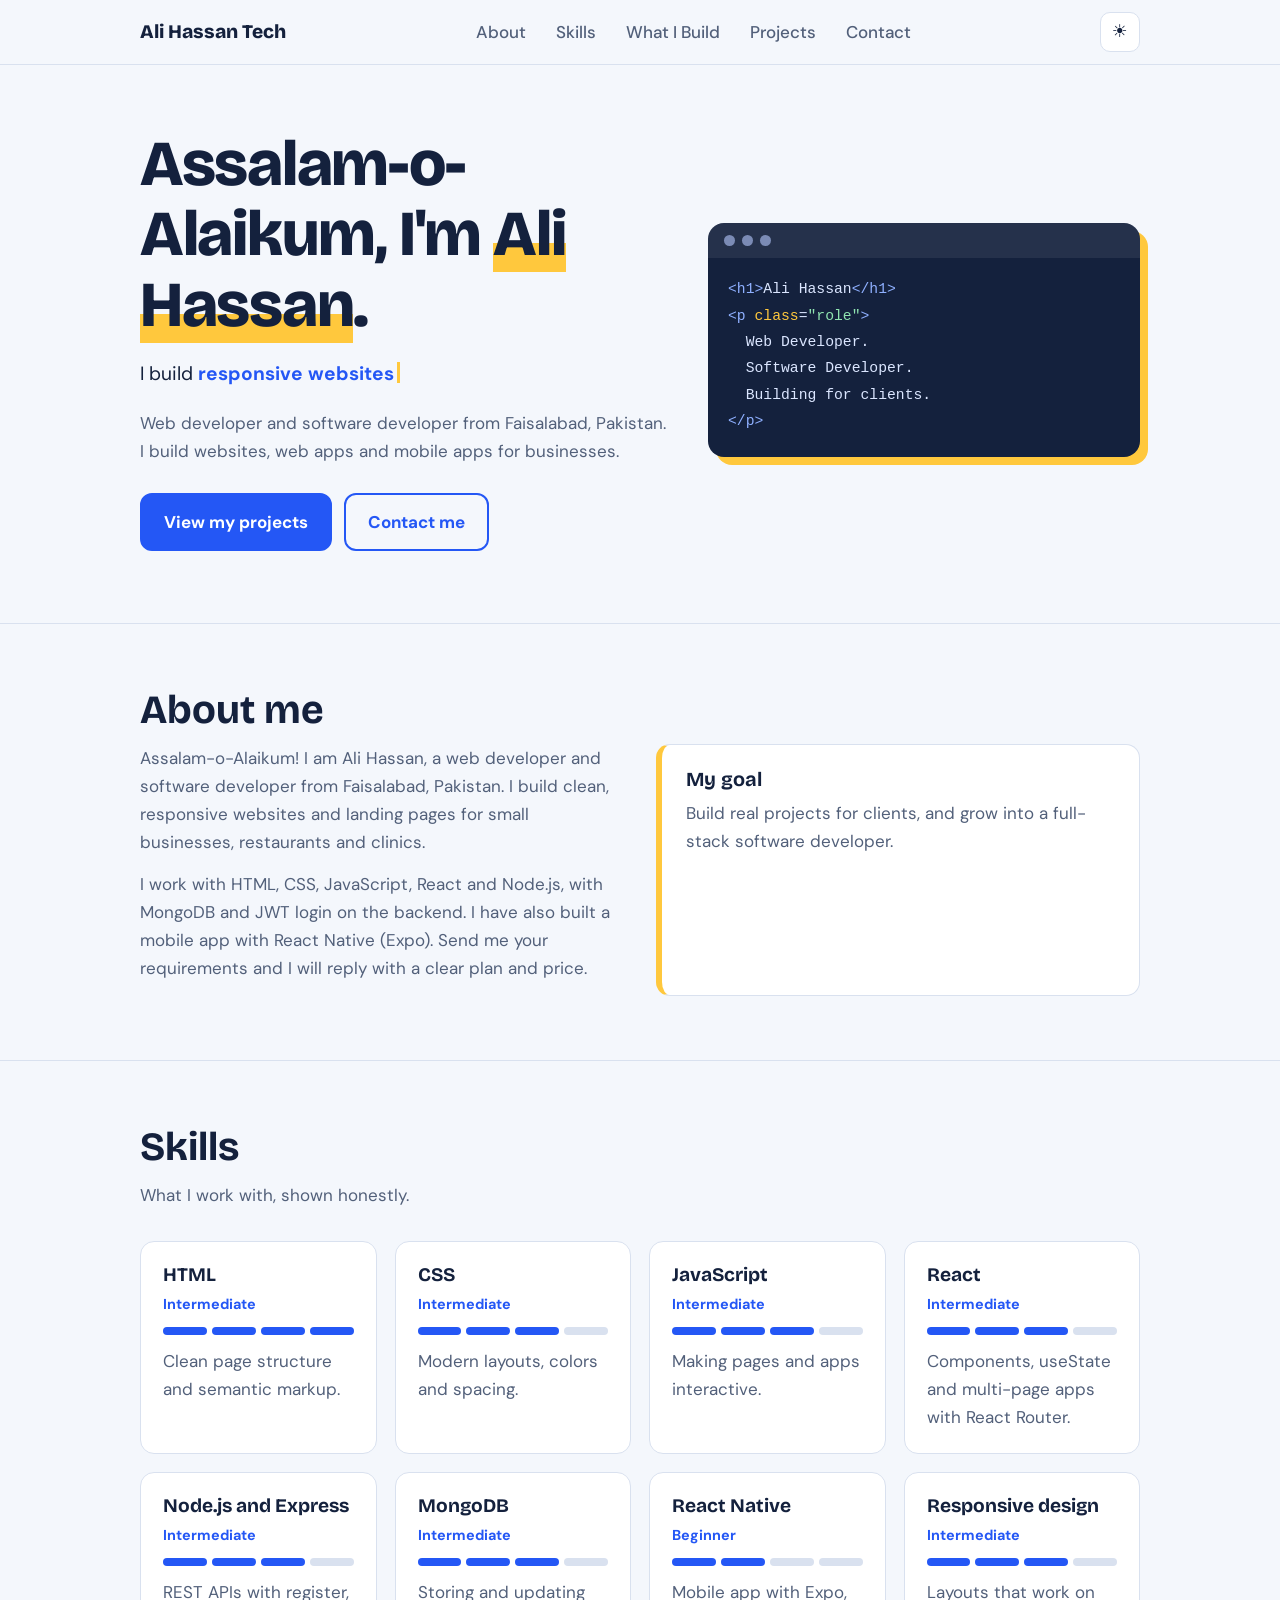
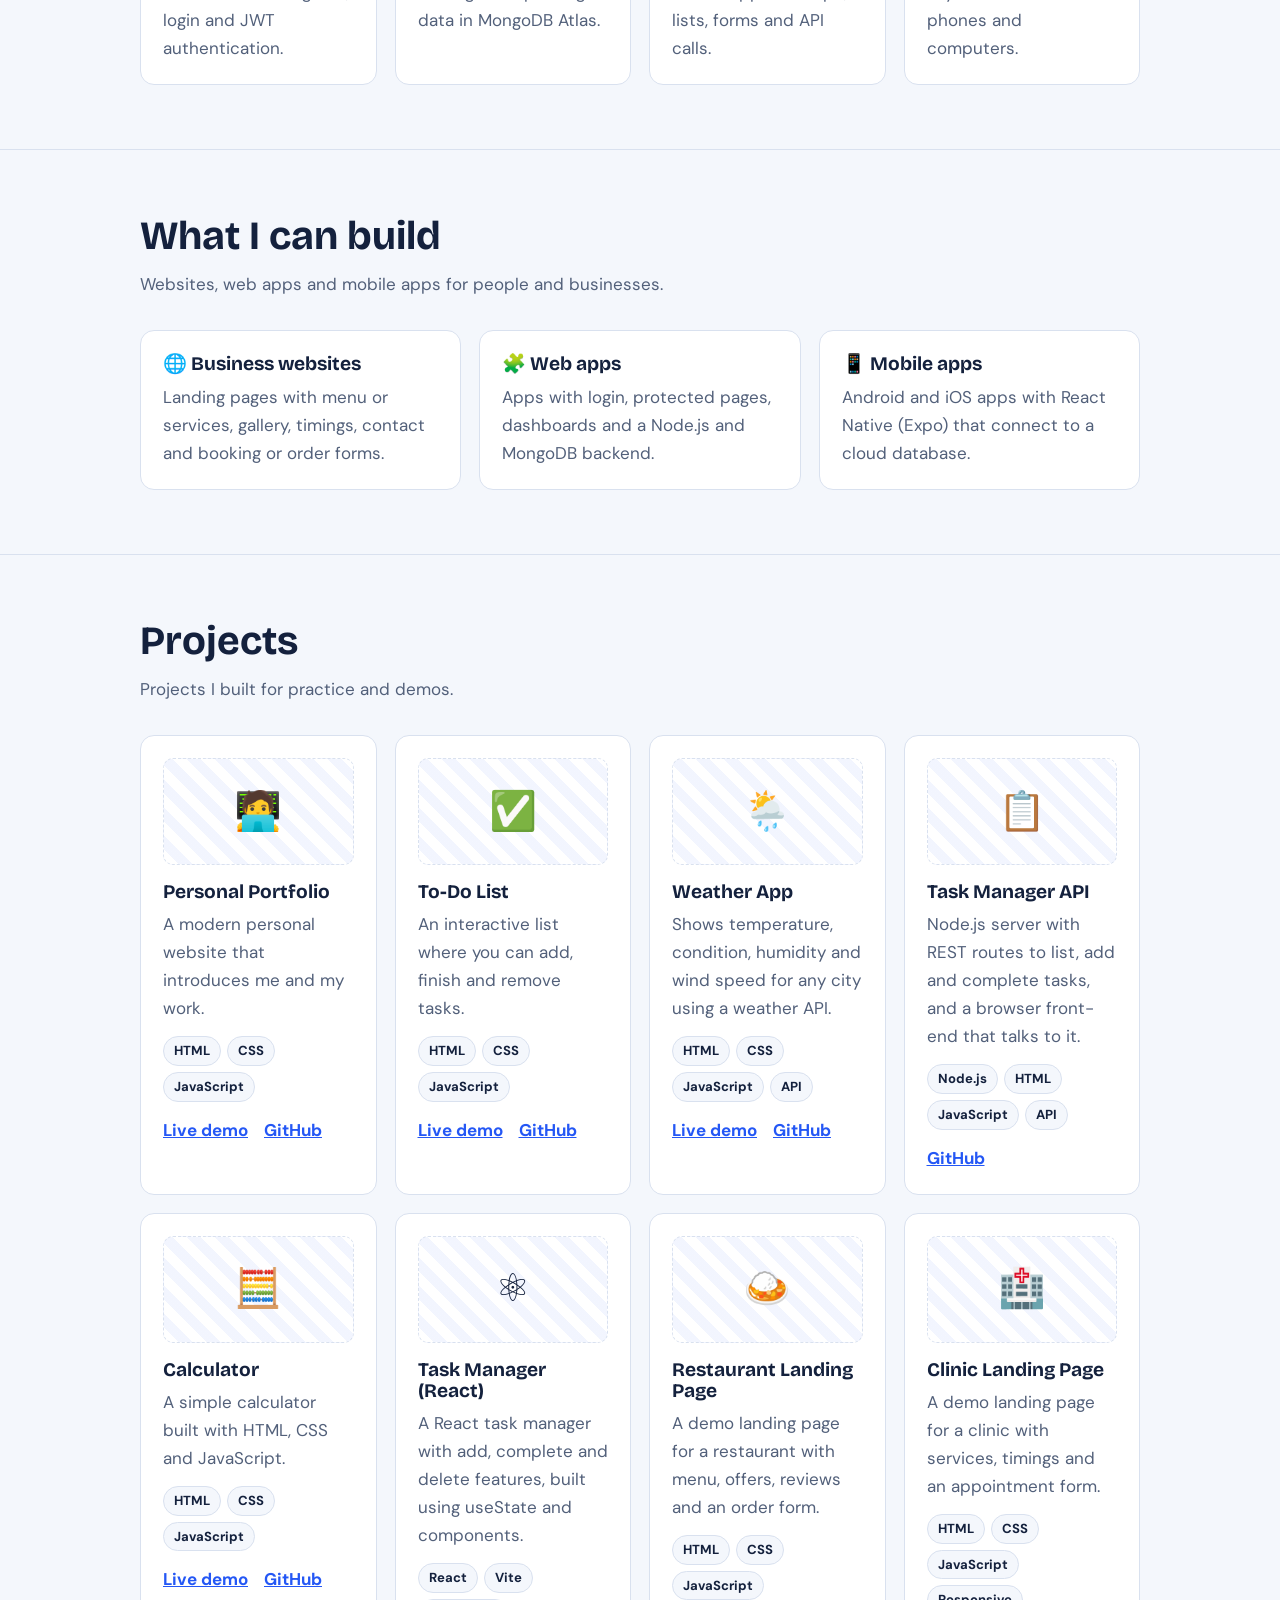
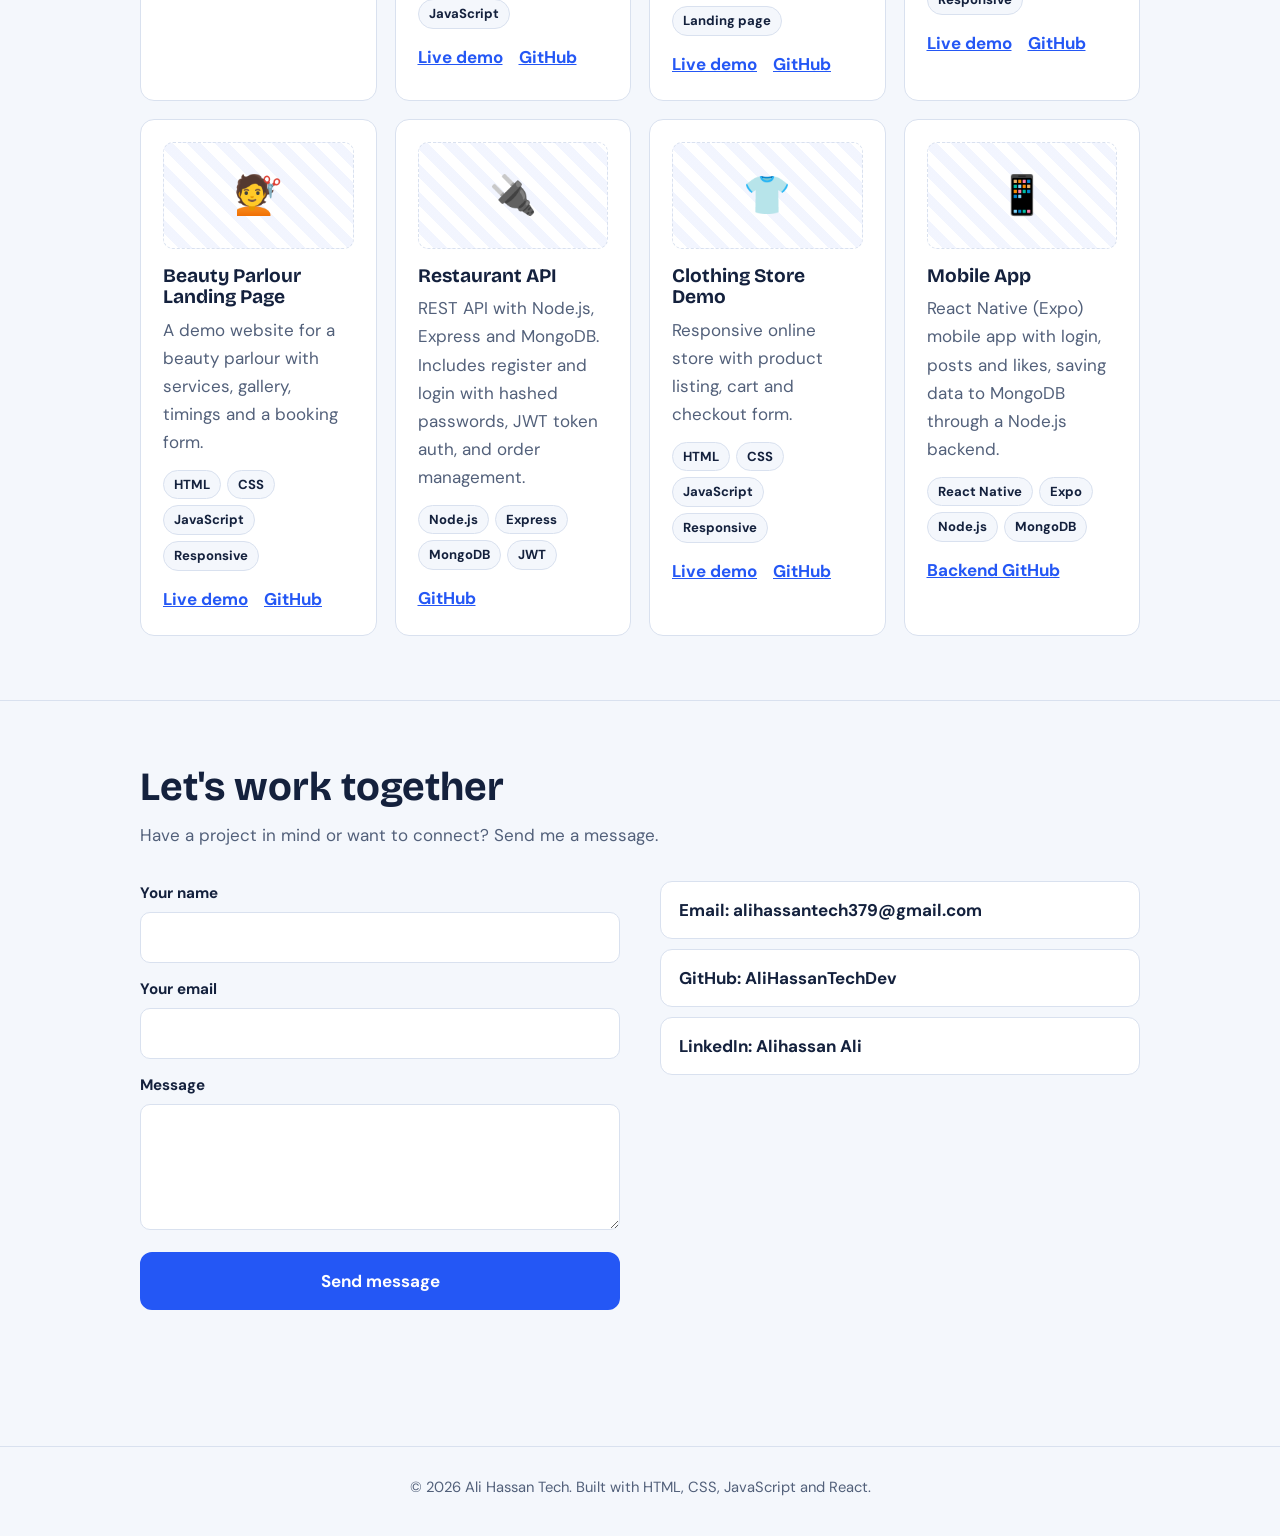
==== commit dd385711: "Update index.html" ====
--- a/index.html
+++ b/index.html
@@ -368,8 +368,8 @@
           </div>
         </article>
         <article class="card">
-          <div class="shot" role="img" aria-label="Mini Feed mobile app">📱</div>
-          <h3>Mini Feed Mobile App</h3>
+          <div class="shot" role="img" aria-label=" mobile app">📱</div>
+          <h3> Mobile App</h3>
           <p>React Native (Expo) mobile app with login, posts and likes, saving data to MongoDB through a Node.js backend.</p>
           <div class="tags"><span>React Native</span><span>Expo</span><span>Node.js</span><span>MongoDB</span></div>
           <div class="links">
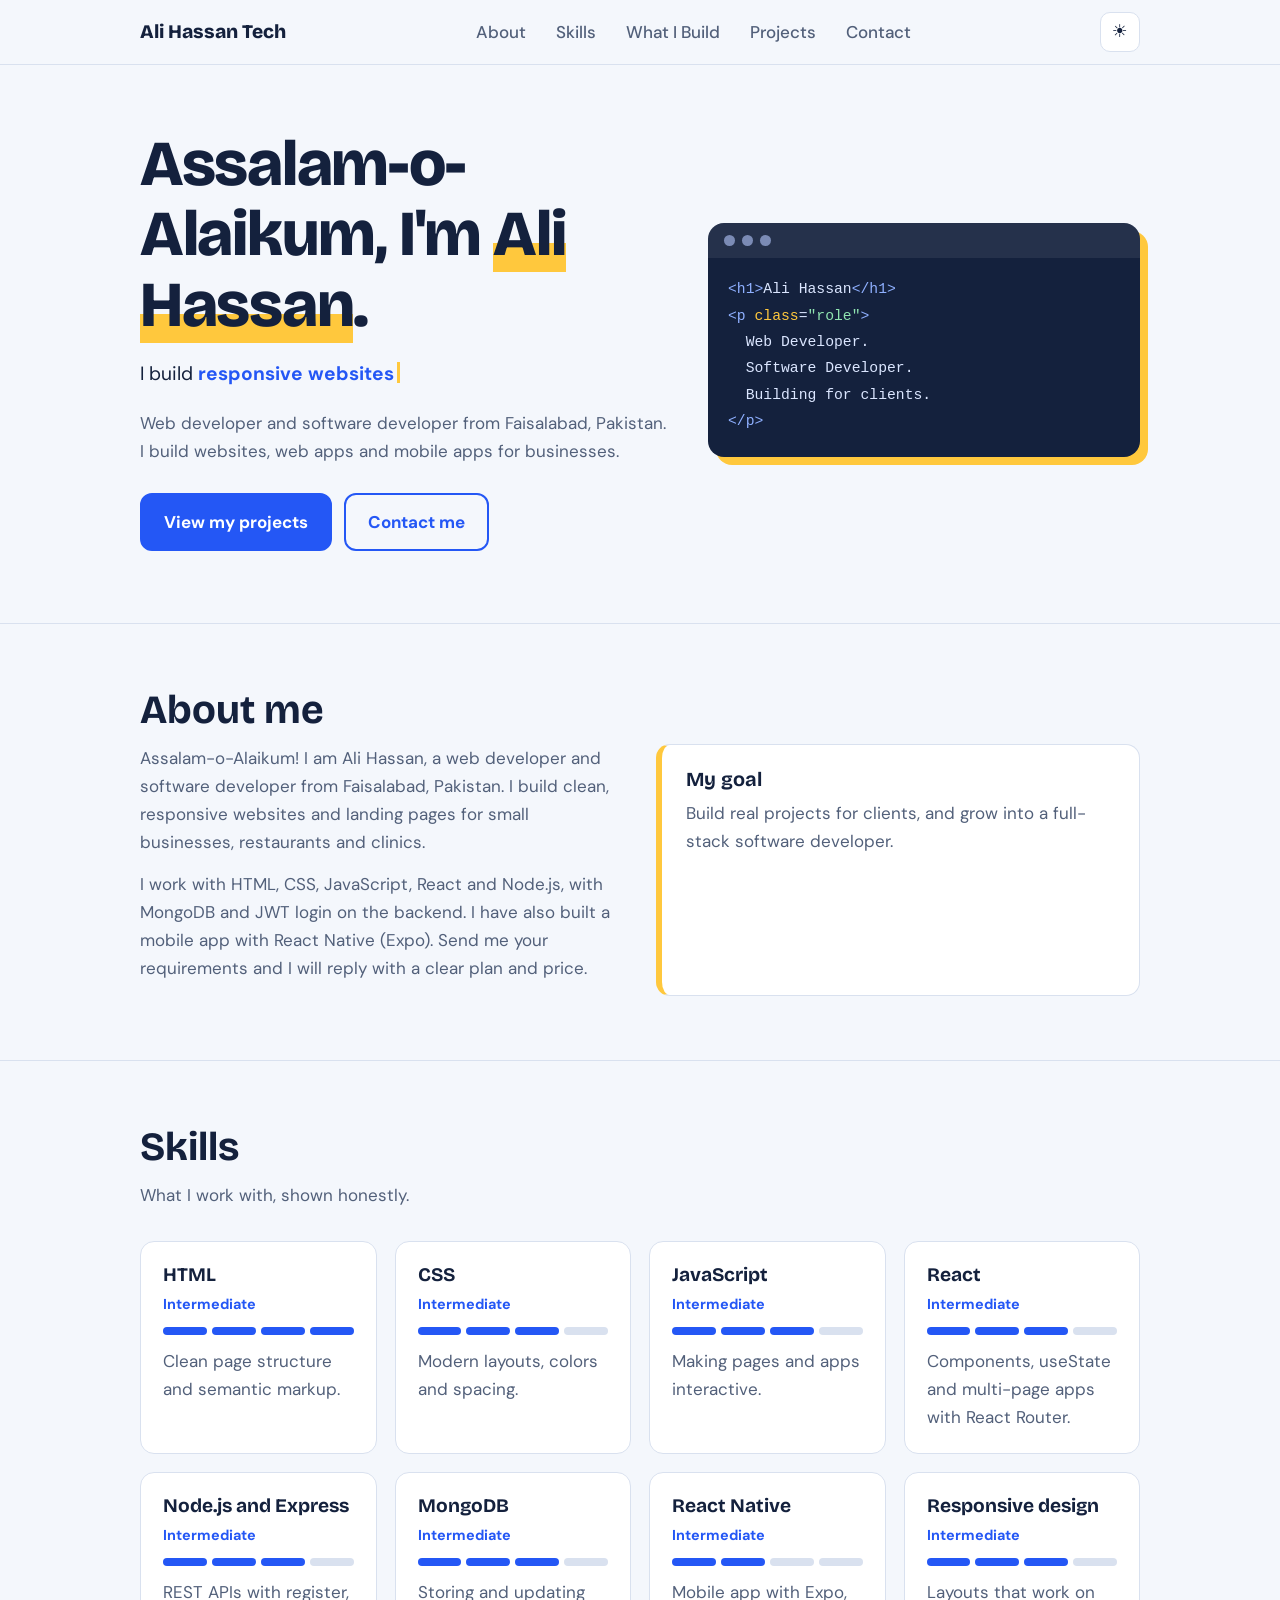
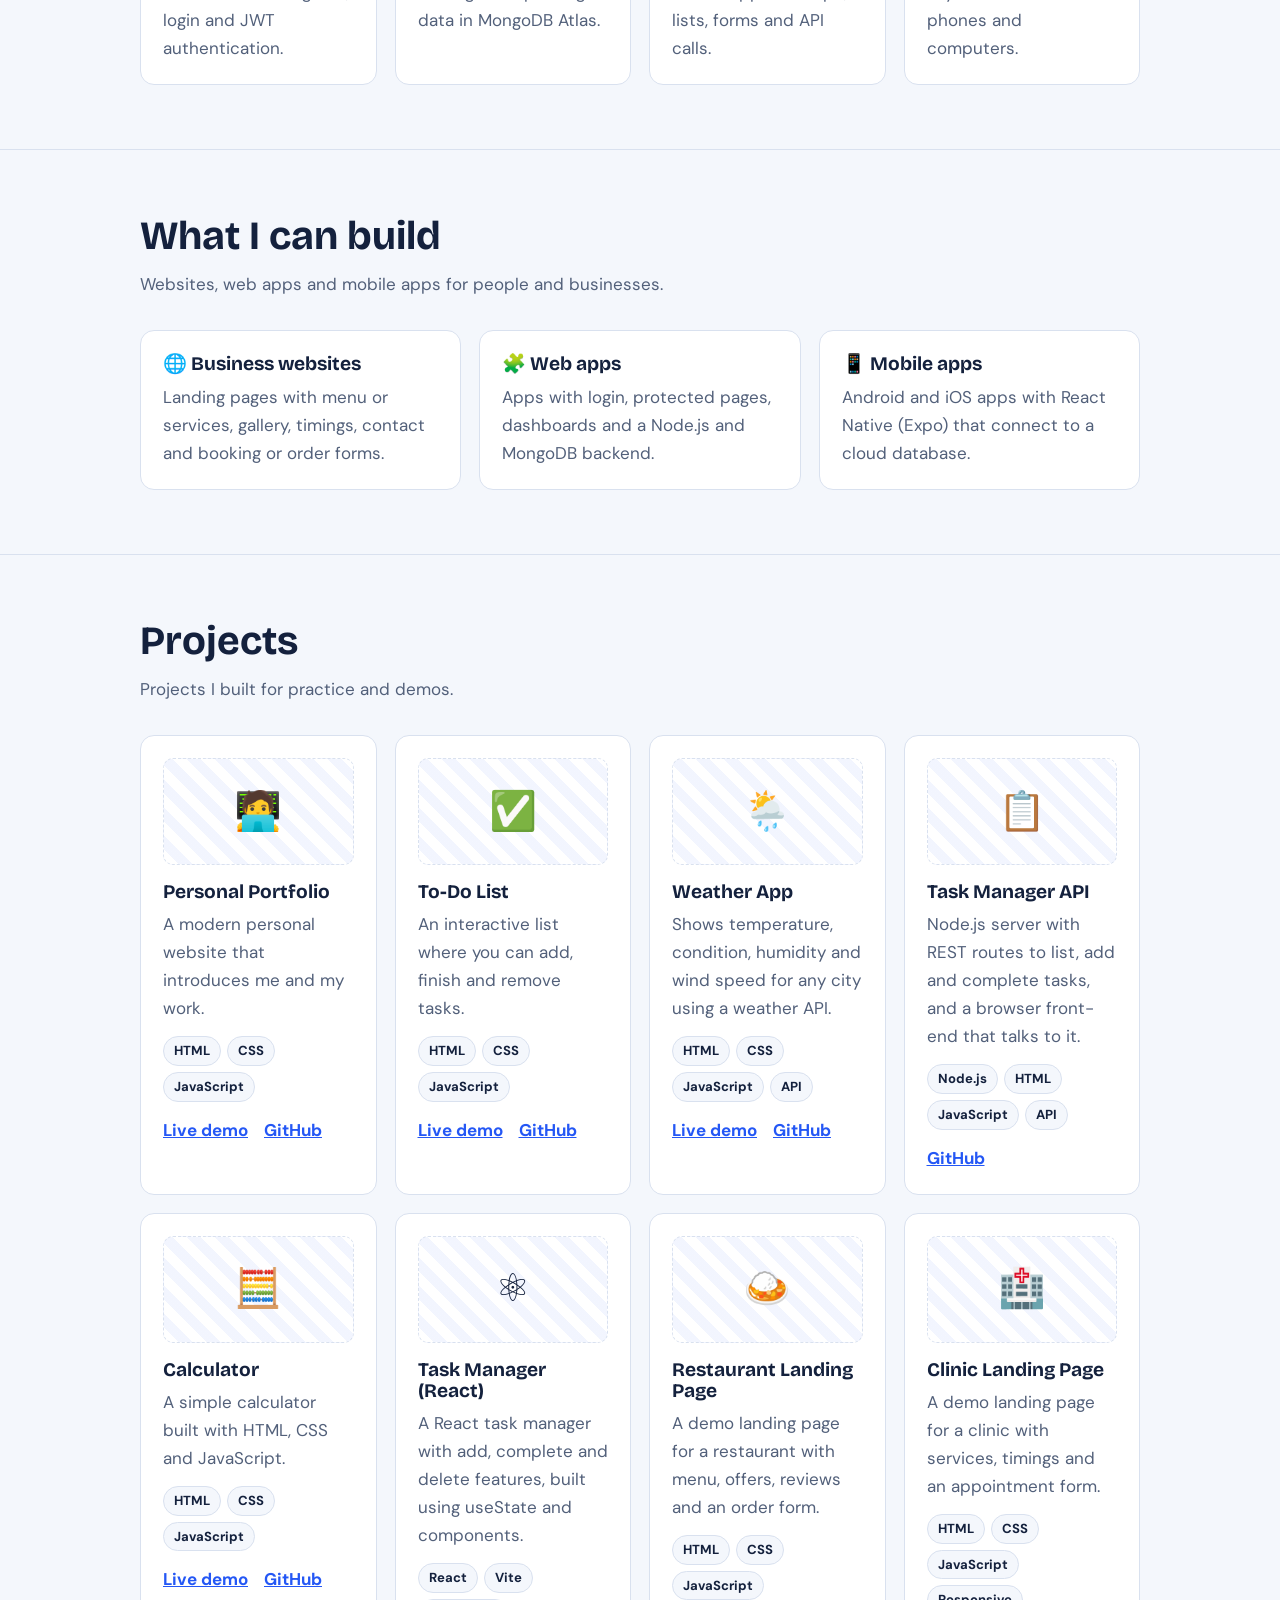
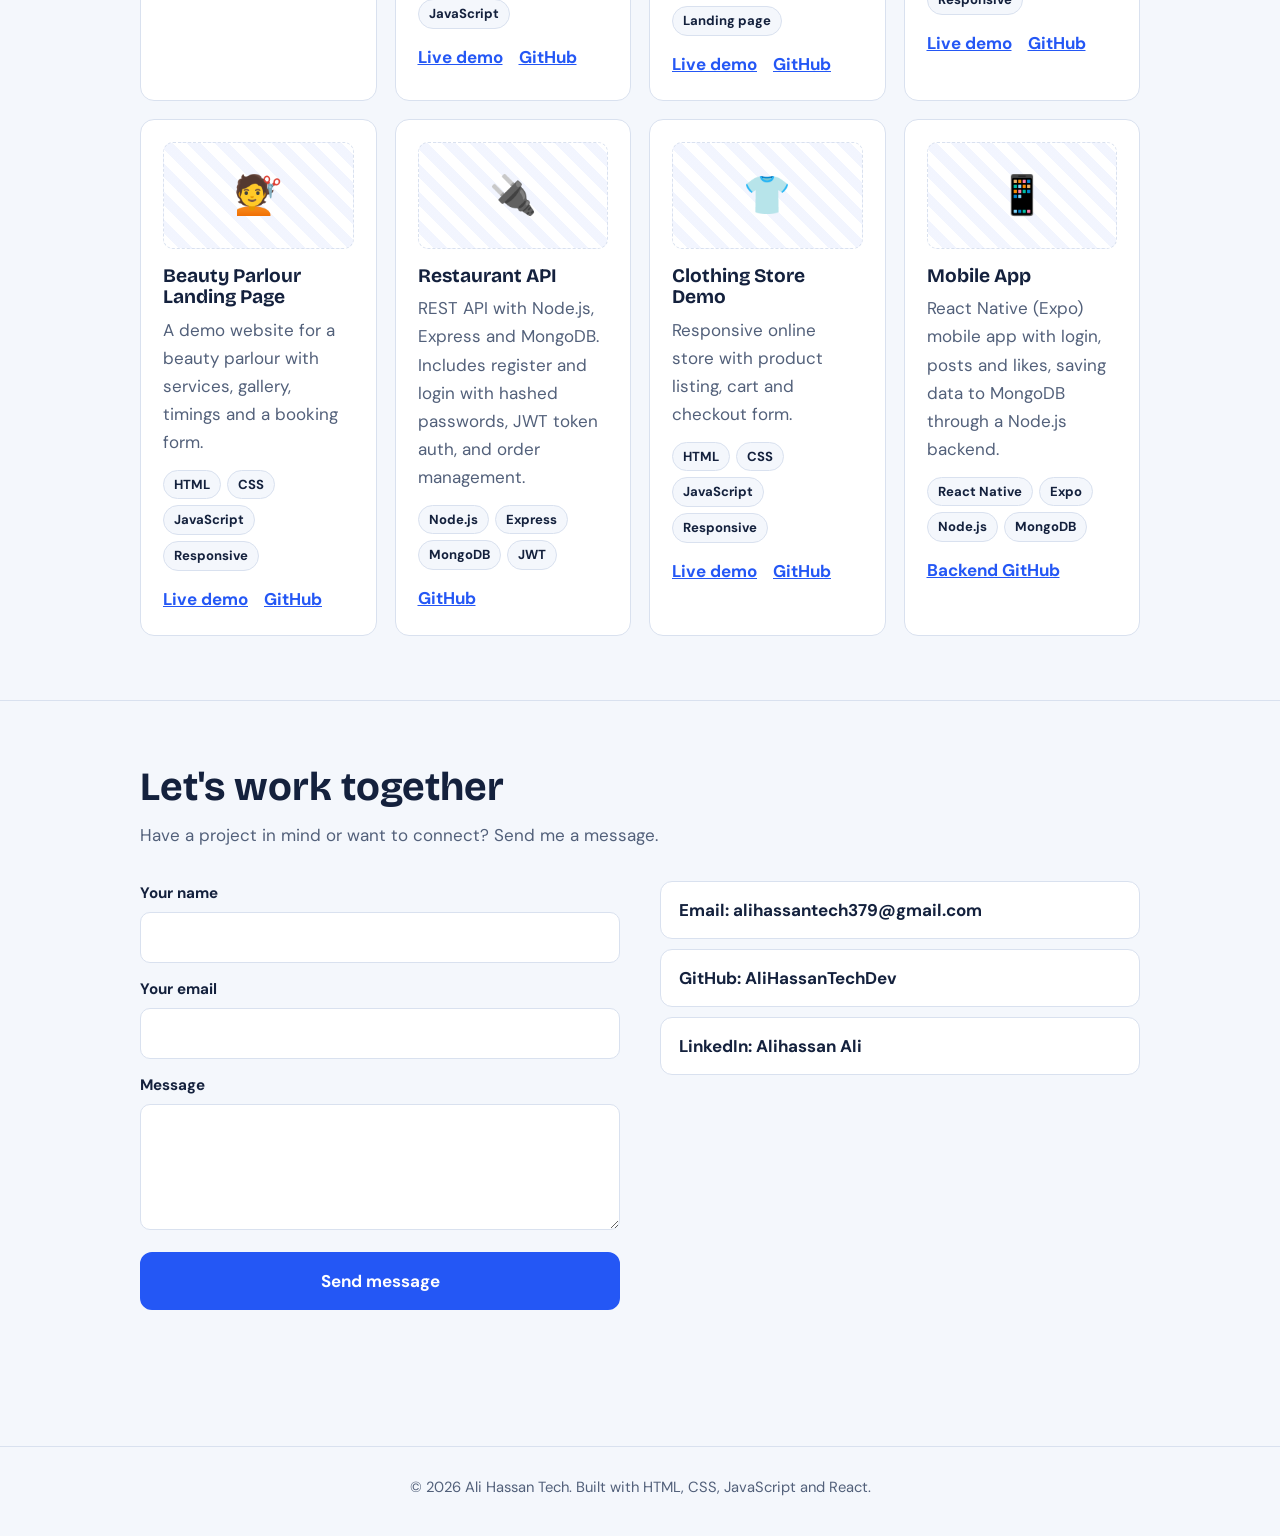
==== commit 2577ffc8: "Update index.html" ====
--- a/index.html
+++ b/index.html
@@ -238,7 +238,7 @@
         <div class="card"><h3>React</h3><div class="lv">Intermediate</div><div class="level"><span class="on"></span><span class="on"></span><span class="on"></span><span></span></div><p>Components, useState and multi-page apps with React Router.</p></div>
         <div class="card"><h3>Node.js and Express</h3><div class="lv">Intermediate</div><div class="level"><span class="on"></span><span class="on"></span><span class="on"></span><span></span></div><p>REST APIs with register, login and JWT authentication.</p></div>
         <div class="card"><h3>MongoDB</h3><div class="lv">Intermediate</div><div class="level"><span class="on"></span><span class="on"></span><span class="on"></span><span></span></div><p>Storing and updating data in MongoDB Atlas.</p></div>
-        <div class="card"><h3>React Native</h3><div class="lv">Beginner</div><div class="level"><span class="on"></span><span class="on"></span><span></span><span></span></div><p>Mobile app with Expo, lists, forms and API calls.</p></div>
+        <div class="card"><h3>React Native</h3><div class="lv">Intermediate</div><div class="level"><span class="on"></span><span class="on"></span><span></span><span></span></div><p>Mobile app with Expo, lists, forms and API calls.</p></div>
         <div class="card"><h3>Responsive design</h3><div class="lv">Intermediate</div><div class="level"><span class="on"></span><span class="on"></span><span class="on"></span><span></span></div><p>Layouts that work on phones and computers.</p></div>
       </div>
     </div></section>
